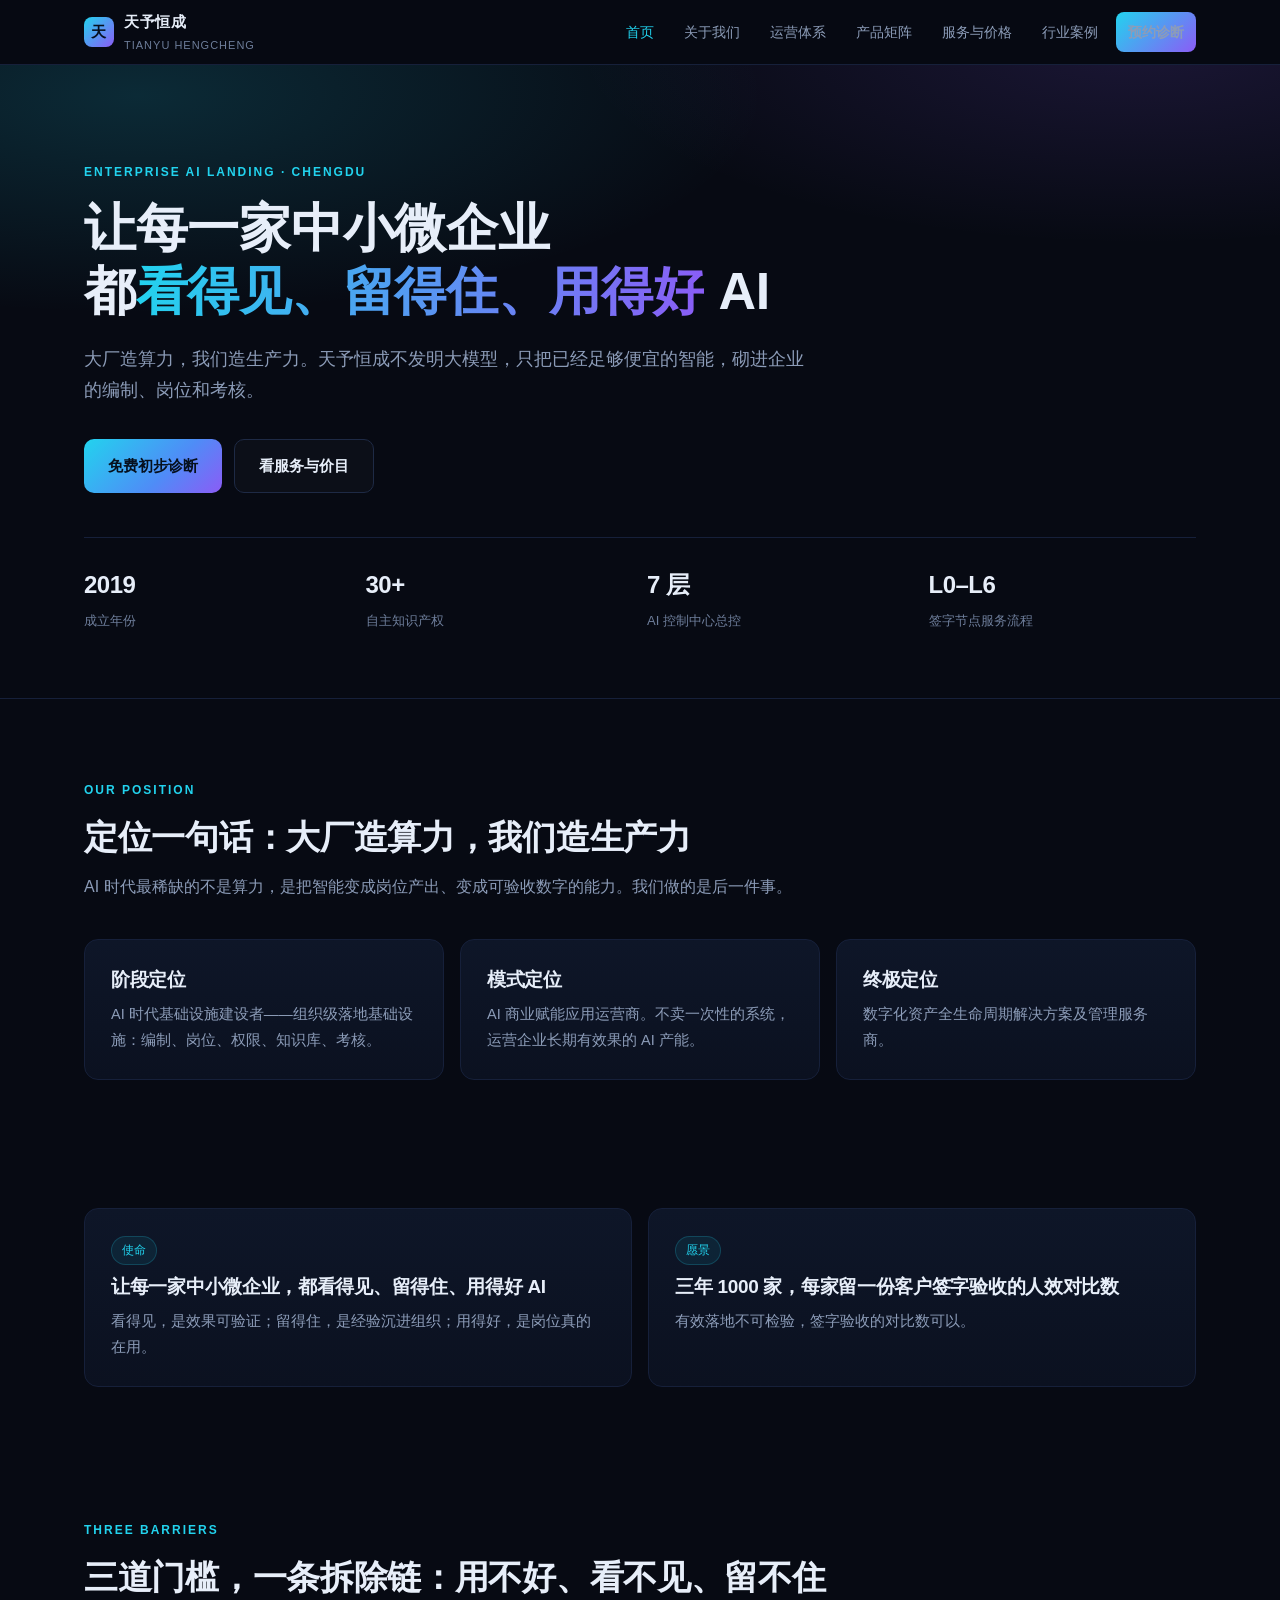
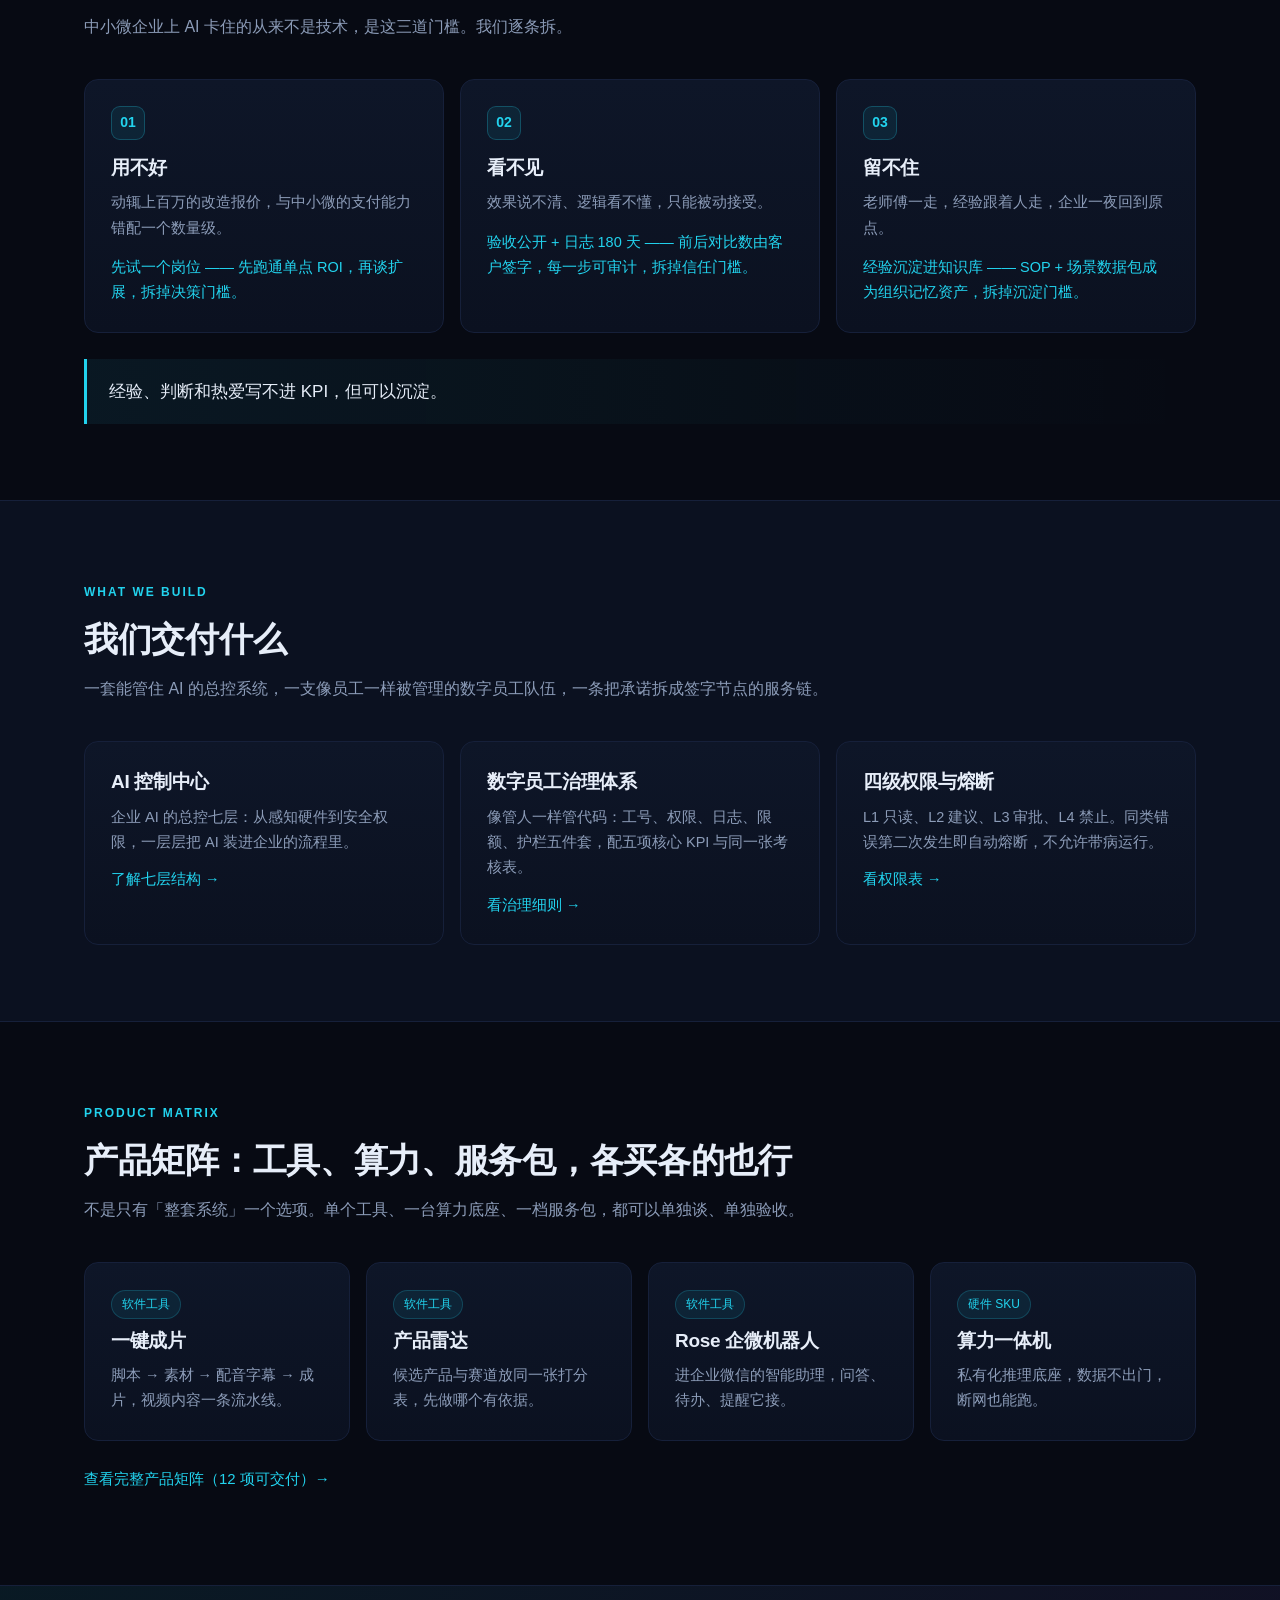
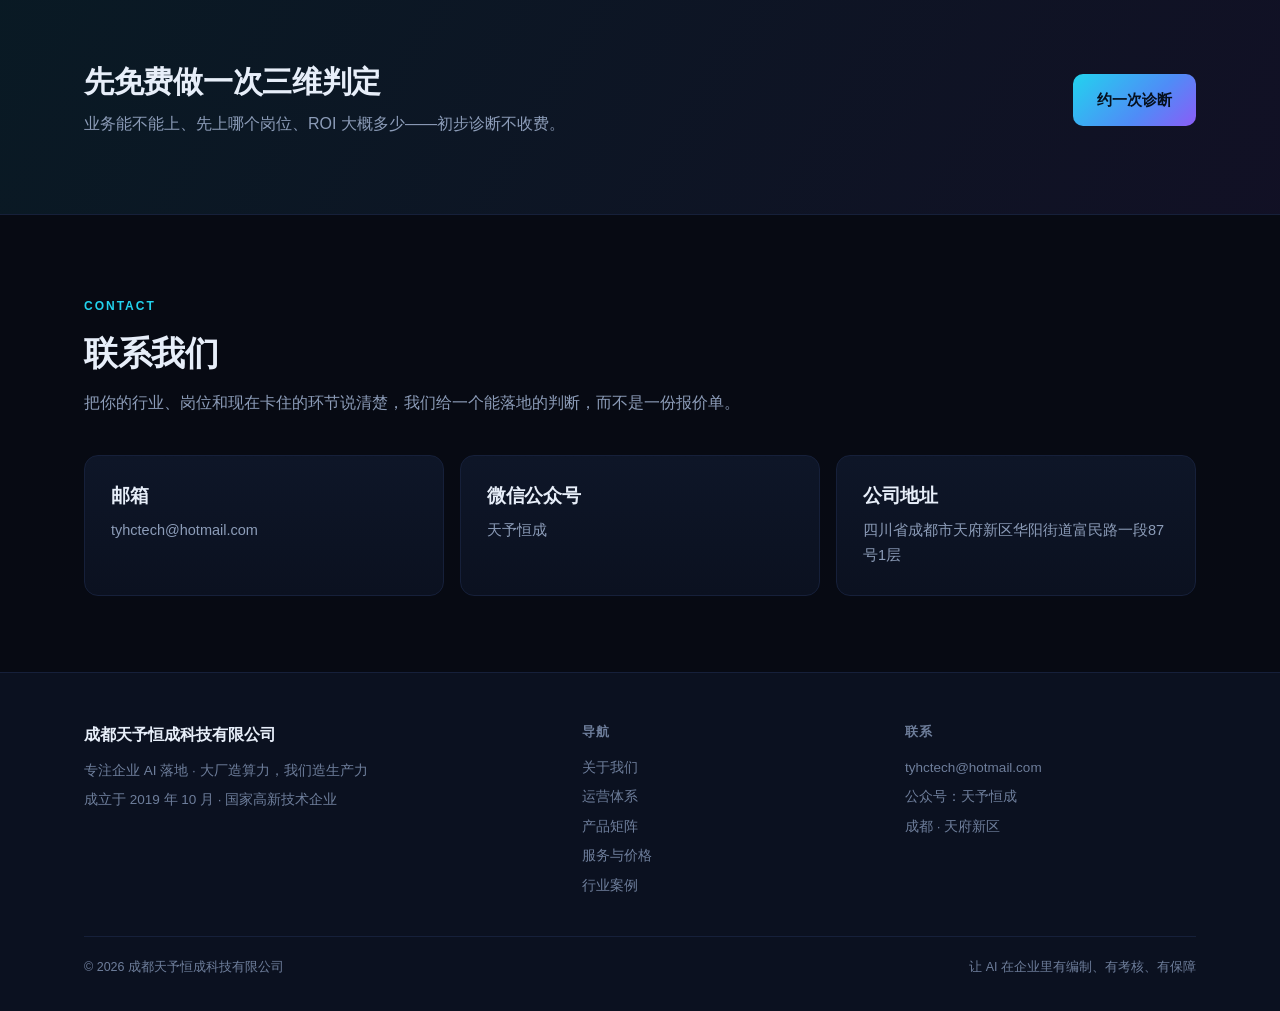
==== index.html @ 809fe0ef "v1.3 导航更名：运营体系 [index.html]" ====
<!DOCTYPE html>
<html lang="zh-CN">
<head>
<meta charset="UTF-8">
<meta name="viewport" content="width=device-width, initial-scale=1">
<meta http-equiv="Content-Security-Policy" content="default-src 'none'; img-src 'self' data:; style-src 'self' 'unsafe-inline'; script-src 'self'; font-src 'self'; connect-src 'self'; media-src 'none'; object-src 'none'; frame-src 'none'; worker-src 'none'; manifest-src 'self'; base-uri 'none'; form-action 'none'; upgrade-insecure-requests">
<meta name="referrer" content="strict-origin-when-cross-origin">
<link rel="canonical" href="https://tyhctech.com/">
<title>成都天予恒成科技有限公司 - 企业AI落地服务商</title>
<meta name="description" content="成都天予恒成科技有限公司（2019年成立，国家高新技术企业），专注企业 AI 落地：AI 控制中心、数字员工治理体系、L0–L6 服务流程与五档服务包。大厂造算力，我们造生产力。">
<link rel="icon" href="data:image/svg+xml,%3Csvg xmlns='http://www.w3.org/2000/svg' viewBox='0 0 32 32'%3E%3Cdefs%3E%3ClinearGradient id='g' x1='0' y1='0' x2='1' y2='1'%3E%3Cstop offset='0' stop-color='%2322D3EE'/%3E%3Cstop offset='1' stop-color='%238B5CF6'/%3E%3C/linearGradient%3E%3C/defs%3E%3Crect width='32' height='32' rx='7' fill='%23070A13'/%3E%3Ctext x='16' y='22' font-family='sans-serif' font-size='17' font-weight='700' text-anchor='middle' fill='url(%23g)'%3E天%3C/text%3E%3C/svg%3E">
<meta property="og:title" content="成都天予恒成科技有限公司 - 企业AI落地服务商">
<meta property="og:description" content="大厂造算力，我们造生产力。让每一家中小微企业，都看得见、留得住、用得好 AI。">
<meta property="og:type" content="website">
<meta property="og:locale" content="zh_CN">
<meta name="twitter:card" content="summary_large_image">
<script type="application/ld+json">
{
  "@context": "https://schema.org",
  "@type": "Organization",
  "@id": "#organization",
  "name": "成都天予恒成科技有限公司",
  "alternateName": "天予恒成",
  "legalName": "成都天予恒成科技有限公司",
  "slogan": "让每一家中小微企业，都看得见、留得住、用得好 AI。",
  "description": "企业 AI 落地服务商。以 AI 控制中心、数字员工治理体系与 L0–L6 服务流程，把 AI 砌进企业的编制、岗位和考核。",
  "foundingDate": "2019-10",
  "address": {
    "@type": "PostalAddress",
    "streetAddress": "华阳街道富民路一段87号1层",
    "addressLocality": "成都市天府新区",
    "addressRegion": "四川省",
    "addressCountry": "CN"
  },
  "knowsAbout": ["企业AI落地","数字员工","AI控制中心","企业知识库","私有化算力","组织级AI基础设施"],
  "award": ["高新技术企业","科技型中小企业","创新型中小企业"]
}
</script>
<link rel="stylesheet" href="style.css">
</head>
<body>

<header class="nav">
  <div class="nav-inner">
    <a class="brand" href="index.html">
      <span class="brand-mark">天</span>
      <span class="brand-text">天予恒成<span class="brand-sub">TIANYU HENGCHENG</span></span>
    </a>
    <nav class="nav-links" id="navLinks">
      <a href="index.html" class="on">首页</a>
      <a href="about.html">关于我们</a>
      <a href="solution.html">运营体系</a>
      <a href="products.html">产品矩阵</a>
      <a href="service.html">服务与价格</a>
      <a href="cases.html">行业案例</a>
      <a href="#contact" class="nav-cta">预约诊断</a>
    </nav>
    <button class="nav-toggle" id="navToggle" aria-label="展开导航">菜单</button>
  </div>
</header>

<section class="hero">
  <div class="hero-inner">
    <span class="label">Enterprise AI Landing · Chengdu</span>
    <h1>让每一家中小微企业<br>都<span class="grad">看得见、留得住、用得好</span> AI</h1>
    <p class="hero-sub">大厂造算力，我们造生产力。天予恒成不发明大模型，只把已经足够便宜的智能，砌进企业的编制、岗位和考核。</p>
    <div class="hero-actions">
      <a class="btn btn-primary" href="#contact">免费初步诊断</a>
      <a class="btn btn-ghost" href="service.html">看服务与价目</a>
    </div>
    <div class="stats">
      <div class="stat"><b>2019</b><span>成立年份</span></div>
      <div class="stat"><b>30+</b><span>自主知识产权</span></div>
      <div class="stat"><b>7 层</b><span>AI 控制中心总控</span></div>
      <div class="stat"><b>L0–L6</b><span>签字节点服务流程</span></div>
    </div>
  </div>
</section>

<section>
  <div class="wrap">
    <div class="head">
      <span class="label">Our Position</span>
      <h2>定位一句话：大厂造算力，我们造生产力</h2>
      <p>AI 时代最稀缺的不是算力，是把智能变成岗位产出、变成可验收数字的能力。我们做的是后一件事。</p>
    </div>
    <div class="grid g3">
      <div class="card">
        <h3>阶段定位</h3>
        <p>AI 时代基础设施建设者——组织级落地基础设施：编制、岗位、权限、知识库、考核。</p>
      </div>
      <div class="card">
        <h3>模式定位</h3>
        <p>AI 商业赋能应用运营商。不卖一次性的系统，运营企业长期有效果的 AI 产能。</p>
      </div>
      <div class="card">
        <h3>终极定位</h3>
        <p>数字化资产全生命周期解决方案及管理服务商。</p>
      </div>
    </div>
  </div>
</section>

<section class="sec-tight">
  <div class="wrap">
    <div class="grid g2" style="align-items:stretch">
      <div class="card">
        <span class="pill">使命</span>
        <h3>让每一家中小微企业，都看得见、留得住、用得好 AI</h3>
        <p>看得见，是效果可验证；留得住，是经验沉进组织；用得好，是岗位真的在用。</p>
      </div>
      <div class="card">
        <span class="pill">愿景</span>
        <h3>三年 1000 家，每家留一份客户签字验收的人效对比数</h3>
        <p>有效落地不可检验，签字验收的对比数可以。</p>
      </div>
    </div>
  </div>
</section>

<section>
  <div class="wrap">
    <div class="head">
      <span class="label">Three Barriers</span>
      <h2>三道门槛，一条拆除链：用不好、看不见、留不住</h2>
      <p>中小微企业上 AI 卡住的从来不是技术，是这三道门槛。我们逐条拆。</p>
    </div>
    <div class="grid g3">
      <div class="card">
        <div class="num-badge">01</div>
        <h3>用不好</h3>
        <p>动辄上百万的改造报价，与中小微的支付能力错配一个数量级。</p>
        <p style="margin-top:14px;color:var(--cyan)">先试一个岗位 —— 先跑通单点 ROI，再谈扩展，拆掉决策门槛。</p>
      </div>
      <div class="card">
        <div class="num-badge">02</div>
        <h3>看不见</h3>
        <p>效果说不清、逻辑看不懂，只能被动接受。</p>
        <p style="margin-top:14px;color:var(--cyan)">验收公开 + 日志 180 天 —— 前后对比数由客户签字，每一步可审计，拆掉信任门槛。</p>
      </div>
      <div class="card">
        <div class="num-badge">03</div>
        <h3>留不住</h3>
        <p>老师傅一走，经验跟着人走，企业一夜回到原点。</p>
        <p style="margin-top:14px;color:var(--cyan)">经验沉淀进知识库 —— SOP + 场景数据包成为组织记忆资产，拆掉沉淀门槛。</p>
      </div>
    </div>
    <div class="quote" style="margin-top:26px">
      <p>经验、判断和热爱写不进 KPI，但可以沉淀。</p>
    </div>
  </div>
</section>

<section style="background:var(--bg-soft);border-top:1px solid var(--line-soft);border-bottom:1px solid var(--line-soft)">
  <div class="wrap">
    <div class="head">
      <span class="label">What We Build</span>
      <h2>我们交付什么</h2>
      <p>一套能管住 AI 的总控系统，一支像员工一样被管理的数字员工队伍，一条把承诺拆成签字节点的服务链。</p>
    </div>
    <div class="grid g3">
      <div class="card">
        <h3>AI 控制中心</h3>
        <p>企业 AI 的总控七层：从感知硬件到安全权限，一层层把 AI 装进企业的流程里。</p>
        <p style="margin-top:12px"><a href="solution.html" style="color:var(--cyan)">了解七层结构 →</a></p>
      </div>
      <div class="card">
        <h3>数字员工治理体系</h3>
        <p>像管人一样管代码：工号、权限、日志、限额、护栏五件套，配五项核心 KPI 与同一张考核表。</p>
        <p style="margin-top:12px"><a href="solution.html#governance" style="color:var(--cyan)">看治理细则 →</a></p>
      </div>
      <div class="card">
        <h3>四级权限与熔断</h3>
        <p>L1 只读、L2 建议、L3 审批、L4 禁止。同类错误第二次发生即自动熔断，不允许带病运行。</p>
        <p style="margin-top:12px"><a href="solution.html#permission" style="color:var(--cyan)">看权限表 →</a></p>
      </div>
    </div>
  </div>
</section>

<section>
  <div class="wrap">
    <div class="head">
      <span class="label">Product Matrix</span>
      <h2>产品矩阵：工具、算力、服务包，各买各的也行</h2>
      <p>不是只有「整套系统」一个选项。单个工具、一台算力底座、一档服务包，都可以单独谈、单独验收。</p>
    </div>
    <div class="grid g4">
      <div class="card">
        <span class="pill">软件工具</span>
        <h3>一键成片</h3>
        <p>脚本 → 素材 → 配音字幕 → 成片，视频内容一条流水线。</p>
      </div>
      <div class="card">
        <span class="pill">软件工具</span>
        <h3>产品雷达</h3>
        <p>候选产品与赛道放同一张打分表，先做哪个有依据。</p>
      </div>
      <div class="card">
        <span class="pill">软件工具</span>
        <h3>Rose 企微机器人</h3>
        <p>进企业微信的智能助理，问答、待办、提醒它接。</p>
      </div>
      <div class="card">
        <span class="pill">硬件 SKU</span>
        <h3>算力一体机</h3>
        <p>私有化推理底座，数据不出门，断网也能跑。</p>
      </div>
    </div>
    <p style="margin-top:24px"><a href="products.html" style="color:var(--cyan);font-size:15px">查看完整产品矩阵（12 项可交付）→</a></p>
  </div>
</section>

<section class="cta">
  <div class="wrap cta-inner">
    <div>
      <h2>先免费做一次三维判定</h2>
      <p>业务能不能上、先上哪个岗位、ROI 大概多少——初步诊断不收费。</p>
    </div>
    <a class="btn btn-primary" href="#contact">约一次诊断</a>
  </div>
</section>

<section id="contact">
  <div class="wrap">
    <div class="head">
      <span class="label">Contact</span>
      <h2>联系我们</h2>
      <p>把你的行业、岗位和现在卡住的环节说清楚，我们给一个能落地的判断，而不是一份报价单。</p>
    </div>
    <div class="grid g3">
      <div class="card">
        <h3>邮箱</h3>
        <p>tyhctech@hotmail.com</p>
      </div>
      <div class="card">
        <h3>微信公众号</h3>
        <p>天予恒成</p>
      </div>
      <div class="card">
        <h3>公司地址</h3>
        <p>四川省成都市天府新区华阳街道富民路一段87号1层</p>
      </div>
    </div>
  </div>
</section>

<footer class="footer">
  <div class="wrap">
    <div class="footer-grid">
      <div>
        <div class="f-brand">成都天予恒成科技有限公司</div>
        <p>专注企业 AI 落地 · 大厂造算力，我们造生产力</p>
        <p>成立于 2019 年 10 月 · 国家高新技术企业</p>
      </div>
      <div>
        <h4>导航</h4>
        <p><a href="about.html">关于我们</a></p>
        <p><a href="solution.html">运营体系</a></p>
        <p><a href="products.html">产品矩阵</a></p>
        <p><a href="service.html">服务与价格</a></p>
        <p><a href="cases.html">行业案例</a></p>
      </div>
      <div>
        <h4>联系</h4>
        <p>tyhctech@hotmail.com</p>
        <p>公众号：天予恒成</p>
        <p>成都 · 天府新区</p>
      </div>
    </div>
    <div class="f-bottom">
      <span>© 2026 成都天予恒成科技有限公司</span>
      <span>让 AI 在企业里有编制、有考核、有保障</span>
    </div>
  </div>
</footer>

<script src="app.js"></script>
</body>
</html>
---- style.css ----
/* 天予恒成官网 · 共享样式（纯静态，无外部依赖） */
:root{
  --bg:#070A13;
  --bg-soft:#0B1120;
  --panel:#0E1628;
  --panel-2:#121C33;
  --line:#1E2A45;
  --line-soft:#16203a;
  --cyan:#22D3EE;
  --violet:#8B5CF6;
  --text:#E7EEF9;
  --muted:#8C9CB8;
  --muted-2:#6E7E9B;
  --radius:14px;
  --maxw:1160px;
}
*{box-sizing:border-box}
html{scroll-behavior:smooth}
body{
  margin:0;
  background:var(--bg);
  color:var(--text);
  font-family:-apple-system,BlinkMacSystemFont,"Segoe UI","PingFang SC","Hiragino Sans GB","Microsoft YaHei",sans-serif;
  font-size:16px;
  line-height:1.75;
  -webkit-font-smoothing:antialiased;
}
img{max-width:100%;display:block}
a{color:inherit;text-decoration:none}
ul{margin:0;padding:0;list-style:none}

/* ---------- 导航 ---------- */
.nav{
  position:sticky;top:0;z-index:50;
  background:rgba(7,10,19,.82);
  backdrop-filter:blur(12px);
  border-bottom:1px solid var(--line-soft);
}
.nav-inner{
  max-width:var(--maxw);margin:0 auto;padding:0 24px;height:64px;
  display:flex;align-items:center;justify-content:space-between;gap:24px;
}
.brand{display:flex;align-items:center;gap:10px;font-weight:700;letter-spacing:.5px}
.brand-mark{
  width:30px;height:30px;border-radius:8px;flex:0 0 auto;
  background:linear-gradient(135deg,var(--cyan),var(--violet));
  display:grid;place-items:center;font-size:15px;font-weight:800;color:#06101e;
}
.brand-text{font-size:15px}
.brand-sub{display:block;font-size:11px;color:var(--muted-2);font-weight:400;letter-spacing:1px}
.nav-links{display:flex;gap:6px;align-items:center}
.nav-links a{
  padding:8px 12px;border-radius:8px;font-size:14px;color:var(--muted);
  transition:color .2s,background .2s;
}
.nav-links a:hover{color:var(--text);background:rgba(255,255,255,.04)}
.nav-links a.on{color:var(--cyan)}
.nav-cta{
  padding:9px 16px;border-radius:9px;font-size:14px;font-weight:600;
  background:linear-gradient(135deg,var(--cyan),var(--violet));color:#06101e;
}
.nav-toggle{display:none;background:none;border:1px solid var(--line);color:var(--text);border-radius:8px;padding:6px 10px;font-size:14px}

/* ---------- 布局 ---------- */
.wrap{max-width:var(--maxw);margin:0 auto;padding:0 24px}
section{padding:76px 0}
.sec-tight{padding:52px 0}
.label{
  display:inline-block;font-size:12px;letter-spacing:2px;text-transform:uppercase;
  color:var(--cyan);font-weight:600;margin-bottom:14px;
}
h1,h2,h3,h4{margin:0;font-weight:700;letter-spacing:-.3px}
h1{font-size:clamp(30px,4.6vw,52px);line-height:1.22}
h2{font-size:clamp(24px,2.7vw,34px);line-height:1.34}
h3{font-size:19px;line-height:1.5}
.lead{color:var(--muted);font-size:16.5px;max-width:760px}
.muted{color:var(--muted)}
.small{font-size:13.5px}
.center{text-align:center}
.mx-auto{margin-left:auto;margin-right:auto}

/* ---------- Hero ---------- */
.hero{position:relative;padding:92px 0 64px;overflow:hidden;border-bottom:1px solid var(--line-soft)}
.hero::before{
  content:"";position:absolute;inset:-10% -20% auto -20%;height:520px;
  background:radial-gradient(50% 60% at 22% 18%,rgba(34,211,238,.16),transparent 70%),
             radial-gradient(45% 55% at 78% 8%,rgba(139,92,246,.15),transparent 70%);
  pointer-events:none;
}
.hero-inner{position:relative;max-width:var(--maxw);margin:0 auto;padding:0 24px}
.hero h1{margin-bottom:20px}
.grad{background:linear-gradient(100deg,var(--cyan),var(--violet));-webkit-background-clip:text;background-clip:text;color:transparent}
.hero-sub{color:var(--muted);font-size:clamp(15px,1.5vw,18px);max-width:720px;margin:0 0 32px}
.hero-actions{display:flex;gap:12px;flex-wrap:wrap;margin-bottom:44px}
.btn{
  display:inline-flex;align-items:center;gap:8px;padding:13px 24px;border-radius:10px;
  font-size:15px;font-weight:600;transition:transform .18s,opacity .18s;
}
.btn:hover{transform:translateY(-1px)}
.btn-primary{background:linear-gradient(135deg,var(--cyan),#4F8CF7 60%,var(--violet));color:#06101e}
.btn-ghost{border:1px solid var(--line);color:var(--text);background:rgba(255,255,255,.02)}
.stats{display:grid;grid-template-columns:repeat(4,1fr);gap:14px;border-top:1px solid var(--line-soft);padding-top:26px}
.stat b{display:block;font-size:24px;letter-spacing:-.5px}
.stat span{color:var(--muted-2);font-size:13px}

/* ---------- 卡片 ---------- */
.grid{display:grid;gap:16px}
.g2{grid-template-columns:repeat(2,1fr)}
.g3{grid-template-columns:repeat(3,1fr)}
.g4{grid-template-columns:repeat(4,1fr)}
.card{
  background:linear-gradient(180deg,var(--panel),var(--bg-soft));
  border:1px solid var(--line-soft);border-radius:var(--radius);
  padding:26px;transition:border-color .25s,transform .25s;
}
.card:hover{border-color:rgba(34,211,238,.32);transform:translateY(-2px)}
.card h3{margin-bottom:8px}
.card p{color:var(--muted);margin:0;font-size:14.5px}
.num-badge{
  display:inline-grid;place-items:center;width:34px;height:34px;border-radius:9px;
  font-size:14px;font-weight:700;color:var(--cyan);
  background:rgba(34,211,238,.08);border:1px solid rgba(34,211,238,.25);margin-bottom:14px;
}
.pill{
  display:inline-block;padding:3px 10px;border-radius:999px;font-size:12px;
  color:var(--cyan);background:rgba(34,211,238,.08);border:1px solid rgba(34,211,238,.2);
  margin:0 6px 8px 0;
}

/* ---------- 分区标题 ---------- */
.head{margin-bottom:38px}
.head h2{margin-bottom:12px}
.head p{color:var(--muted);margin:0;max-width:760px}

/* ---------- 表格 ---------- */
.table-wrap{overflow-x:auto;border:1px solid var(--line-soft);border-radius:var(--radius);background:var(--bg-soft)}
table{width:100%;border-collapse:collapse;min-width:640px}
th,td{padding:14px 18px;text-align:left;font-size:14px;vertical-align:top;border-bottom:1px solid var(--line-soft)}
th{background:var(--panel-2);color:var(--cyan);font-weight:600;font-size:13px;letter-spacing:.4px;white-space:nowrap}
td{color:var(--muted)}
tr:last-child td{border-bottom:none}
td strong,h3 strong{color:var(--text);font-weight:600}
.td-title{color:var(--text);font-weight:600}

/* ---------- 步骤 ---------- */
.steps{display:grid;grid-template-columns:repeat(7,1fr);gap:10px}
.step{border:1px solid var(--line-soft);border-radius:12px;padding:16px 14px;background:var(--bg-soft)}
.step .lv{font-size:11px;color:var(--cyan);letter-spacing:1px;font-weight:700}
.step h4{font-size:15px;margin:6px 0 8px}
.step p{font-size:12.5px;color:var(--muted-2);margin:0;line-height:1.6}

/* ---------- 引用/强调 ---------- */
.quote{
  border-left:3px solid var(--cyan);padding:18px 22px;border-radius:0 10px 10px 0;
  background:linear-gradient(90deg,rgba(34,211,238,.07),transparent);
}
.quote p{margin:0;color:var(--text);font-size:17px;font-weight:500}
.quote small{display:block;margin-top:8px;color:var(--muted-2);font-size:13px}

/* ---------- CTA 条 ---------- */
.cta{
  border-top:1px solid var(--line-soft);border-bottom:1px solid var(--line-soft);
  background:linear-gradient(120deg,rgba(34,211,238,.08),rgba(139,92,246,.08));
}
.cta-inner{display:flex;align-items:center;justify-content:space-between;gap:28px;flex-wrap:wrap}
.cta h2{font-size:clamp(22px,2.4vw,30px);margin-bottom:8px}
.cta p{color:var(--muted);margin:0}

/* ---------- 页脚 ---------- */
.footer{border-top:1px solid var(--line-soft);padding:48px 0 32px;background:var(--bg-soft)}
.footer-grid{display:grid;grid-template-columns:1.6fr 1fr 1fr;gap:32px}
.footer h4{font-size:13px;color:var(--muted-2);letter-spacing:1px;margin-bottom:12px}
.footer .f-brand{font-weight:700;margin-bottom:10px}
.footer p{color:var(--muted-2);font-size:13.5px;margin:0 0 6px}
.footer a:hover{color:var(--cyan)}
.f-bottom{
  margin-top:32px;padding-top:20px;border-top:1px solid var(--line-soft);
  display:flex;justify-content:space-between;gap:16px;flex-wrap:wrap;
  color:var(--muted-2);font-size:12.5px;
}

/* ---------- 移动端 ---------- */
@media (max-width:980px){
  .g4,.stats{grid-template-columns:repeat(2,1fr)}
  .g3{grid-template-columns:1fr}
  .steps{grid-template-columns:repeat(2,1fr)}
  .footer-grid{grid-template-columns:1fr 1fr}
  .nav-links{display:none}
  .nav-toggle{display:inline-block}
  .nav-links.open{
    display:flex;position:absolute;top:64px;left:0;right:0;flex-direction:column;
    padding:12px 20px 18px;gap:4px;background:rgba(7,10,19,.97);border-bottom:1px solid var(--line)
  }
}
@media (max-width:600px){
  section{padding:56px 0}
  .g2,.g4,.stats,.steps{grid-template-columns:1fr}
  .hero{padding:64px 0 48px}
  .card{padding:22px}
  th,td{padding:12px 14px}
  .footer-grid{grid-template-columns:1fr}
}
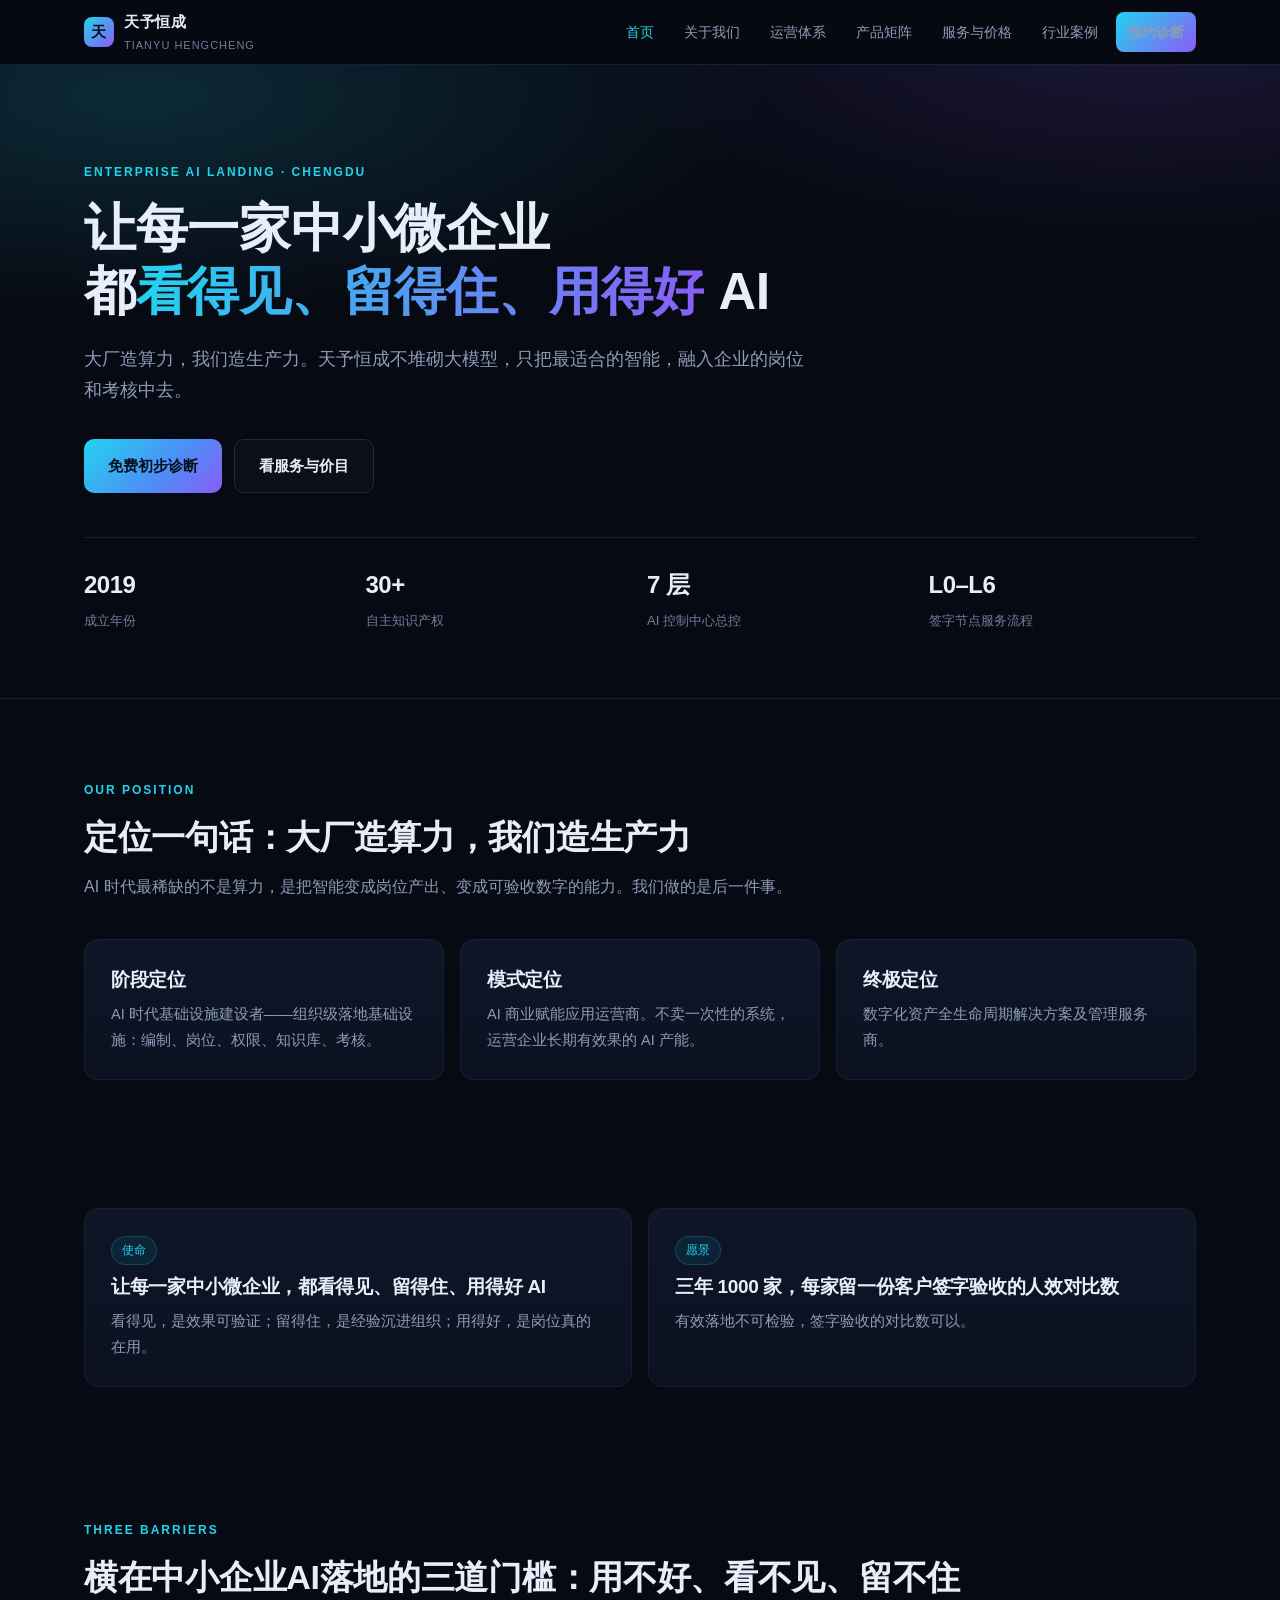
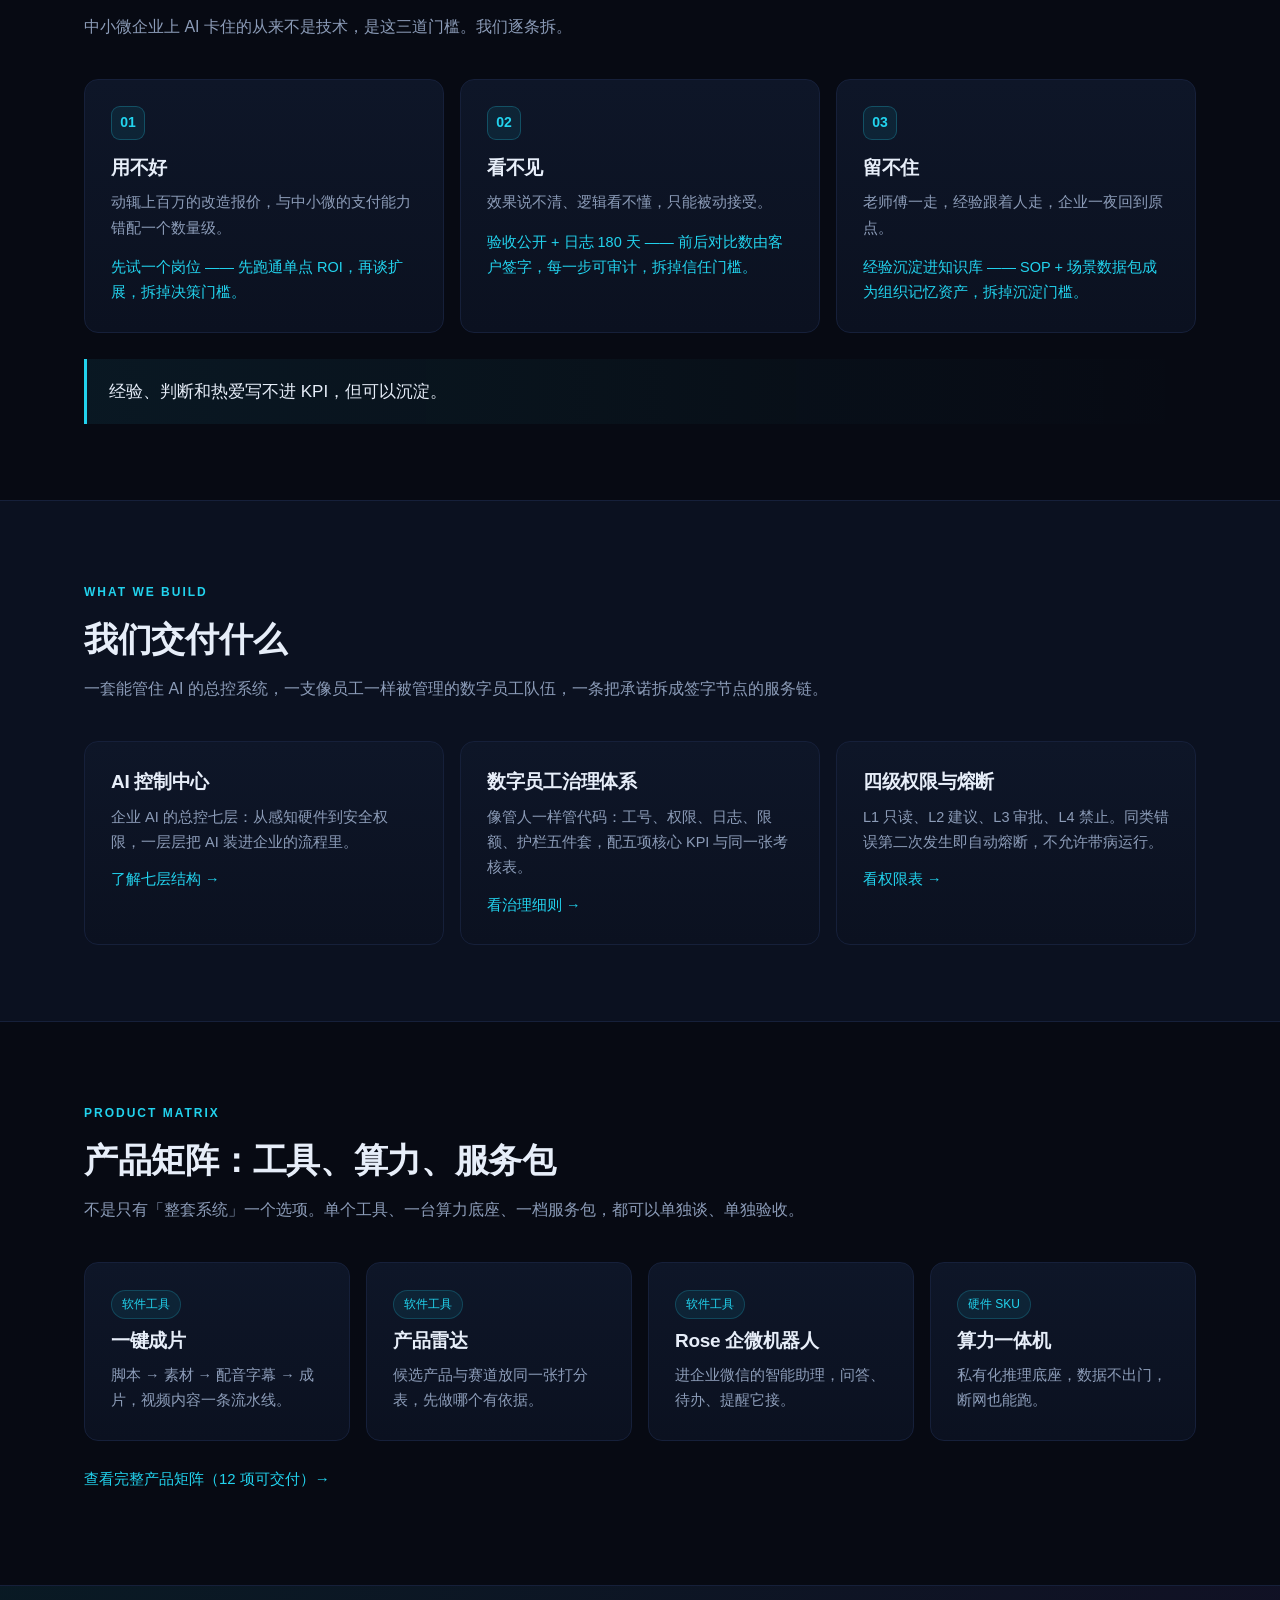
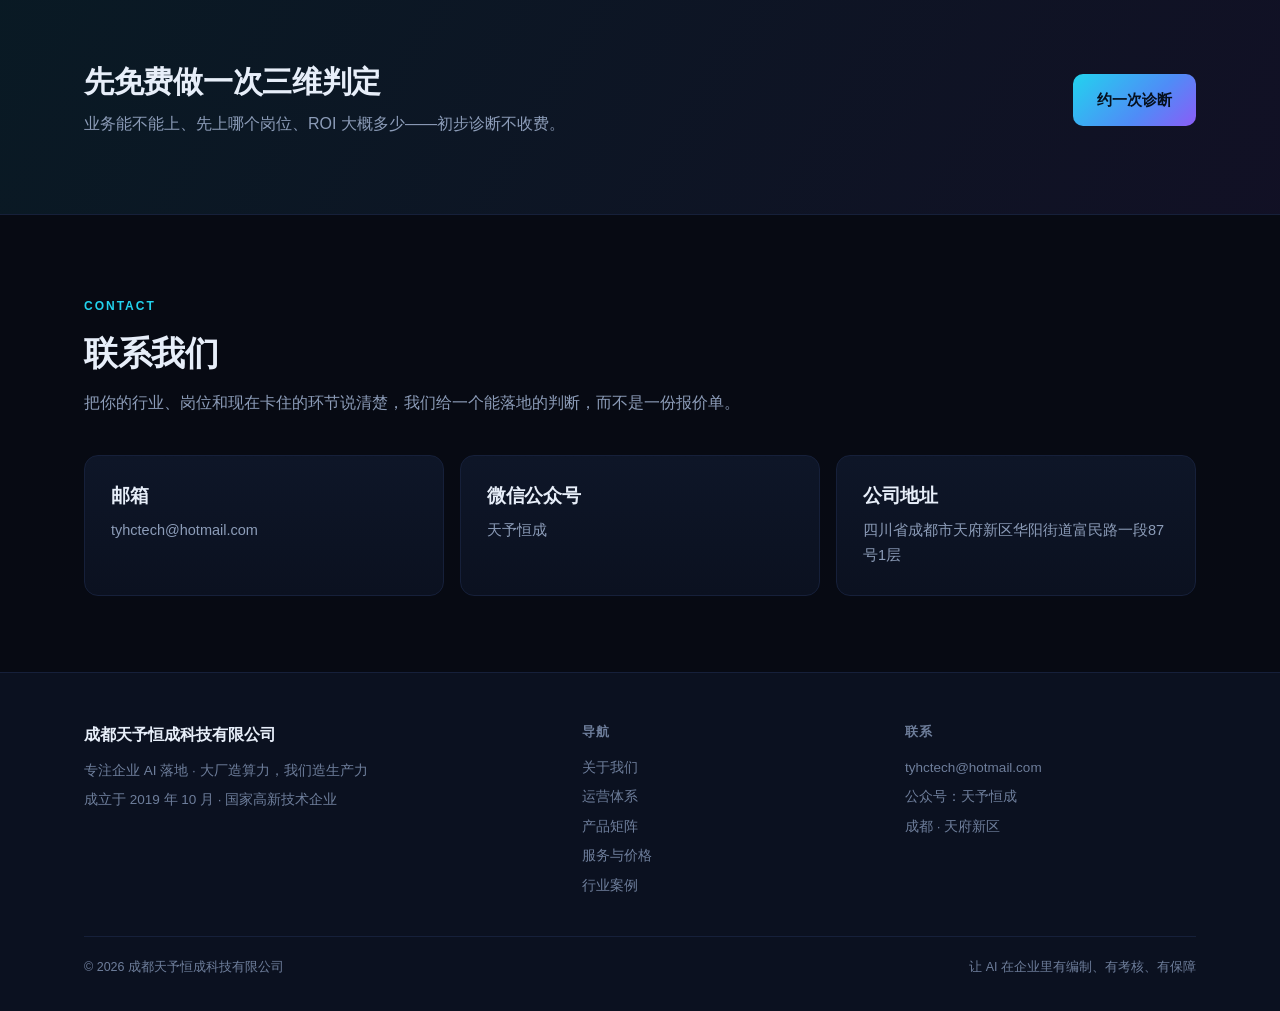
==== commit 731f2c99: "v1.4 产品矩阵按六大业务环节重构：index.html" ====
--- a/index.html
+++ b/index.html
@@ -23,7 +23,7 @@
   "alternateName": "天予恒成",
   "legalName": "成都天予恒成科技有限公司",
   "slogan": "让每一家中小微企业，都看得见、留得住、用得好 AI。",
-  "description": "企业 AI 落地服务商。以 AI 控制中心、数字员工治理体系与 L0–L6 服务流程，把 AI 砌进企业的编制、岗位和考核。",
+  "description": "企业 AI 落地服务商。以 AI 控制中心、数字员工治理体系与 L0–L6 服务流程，把最适合的智能融入企业的岗位和考核。",
   "foundingDate": "2019-10",
   "address": {
     "@type": "PostalAddress",
@@ -63,7 +63,7 @@
   <div class="hero-inner">
     <span class="label">Enterprise AI Landing · Chengdu</span>
     <h1>让每一家中小微企业<br>都<span class="grad">看得见、留得住、用得好</span> AI</h1>
-    <p class="hero-sub">大厂造算力，我们造生产力。天予恒成不发明大模型，只把已经足够便宜的智能，砌进企业的编制、岗位和考核。</p>
+    <p class="hero-sub">大厂造算力，我们造生产力。天予恒成不堆砌大模型，只把最适合的智能，融入企业的岗位和考核中去。</p>
     <div class="hero-actions">
       <a class="btn btn-primary" href="#contact">免费初步诊断</a>
       <a class="btn btn-ghost" href="service.html">看服务与价目</a>
@@ -122,7 +122,7 @@
   <div class="wrap">
     <div class="head">
       <span class="label">Three Barriers</span>
-      <h2>三道门槛，一条拆除链：用不好、看不见、留不住</h2>
+      <h2>横在中小企业AI落地的三道门槛：用不好、看不见、留不住</h2>
       <p>中小微企业上 AI 卡住的从来不是技术，是这三道门槛。我们逐条拆。</p>
     </div>
     <div class="grid g3">
@@ -182,7 +182,7 @@
   <div class="wrap">
     <div class="head">
       <span class="label">Product Matrix</span>
-      <h2>产品矩阵：工具、算力、服务包，各买各的也行</h2>
+      <h2>产品矩阵：工具、算力、服务包</h2>
       <p>不是只有「整套系统」一个选项。单个工具、一台算力底座、一档服务包，都可以单独谈、单独验收。</p>
     </div>
     <div class="grid g4">
--- a/style.css
+++ b/style.css
@@ -200,3 +200,19 @@
   th,td{padding:12px 14px}
   .footer-grid{grid-template-columns:1fr}
 }
+
+/* ---------- 业务链时间轴（产品矩阵页专用） ---------- */
+.chainline{display:flex;gap:12px;overflow-x:auto;padding:2px 0 16px;scroll-snap-type:x proximity}
+@media(min-width:1000px){.chainline{display:grid;grid-template-columns:repeat(6,1fr);gap:10px;overflow:visible}}
+.chainline a{flex:0 0 auto;min-width:186px;scroll-snap-align:start;padding:14px 16px;border:1px solid var(--line-soft);border-radius:var(--radius);background:rgba(255,255,255,.02);transition:border-color .2s,transform .2s,background .2s}
+.chainline a:hover{border-color:rgba(34,211,238,.32);transform:translateY(-2px);background:rgba(34,211,238,.04)}
+.chainline a .cn{display:block;font-size:11.5px;letter-spacing:.14em;font-weight:700;color:var(--cyan)}
+.chainline a .ct{display:block;margin-top:7px;font-size:15px;font-weight:700;color:var(--text);line-height:1.5}
+.chainline a .cs{display:block;margin-top:7px;font-size:12.5px;color:var(--muted);line-height:1.6}
+.chain-hint{font-size:12.5px;color:var(--muted-2);margin:0 0 10px}
+.chain-sec{padding:60px 0}
+@media(max-width:760px){.chain-sec{padding:44px 0}}
+.cmeta{margin-top:14px;padding-top:12px;border-top:1px dashed var(--line-soft);display:grid;gap:5px;font-size:12.5px;color:var(--muted);line-height:1.6}
+.cmeta i{font-style:normal;color:var(--muted-2)}
+.cmeta i b{color:var(--text);font-weight:600}
+.chain-tag{display:inline-flex;align-items:center;gap:8px;font-size:12px;color:var(--cyan);letter-spacing:.12em;font-weight:700}
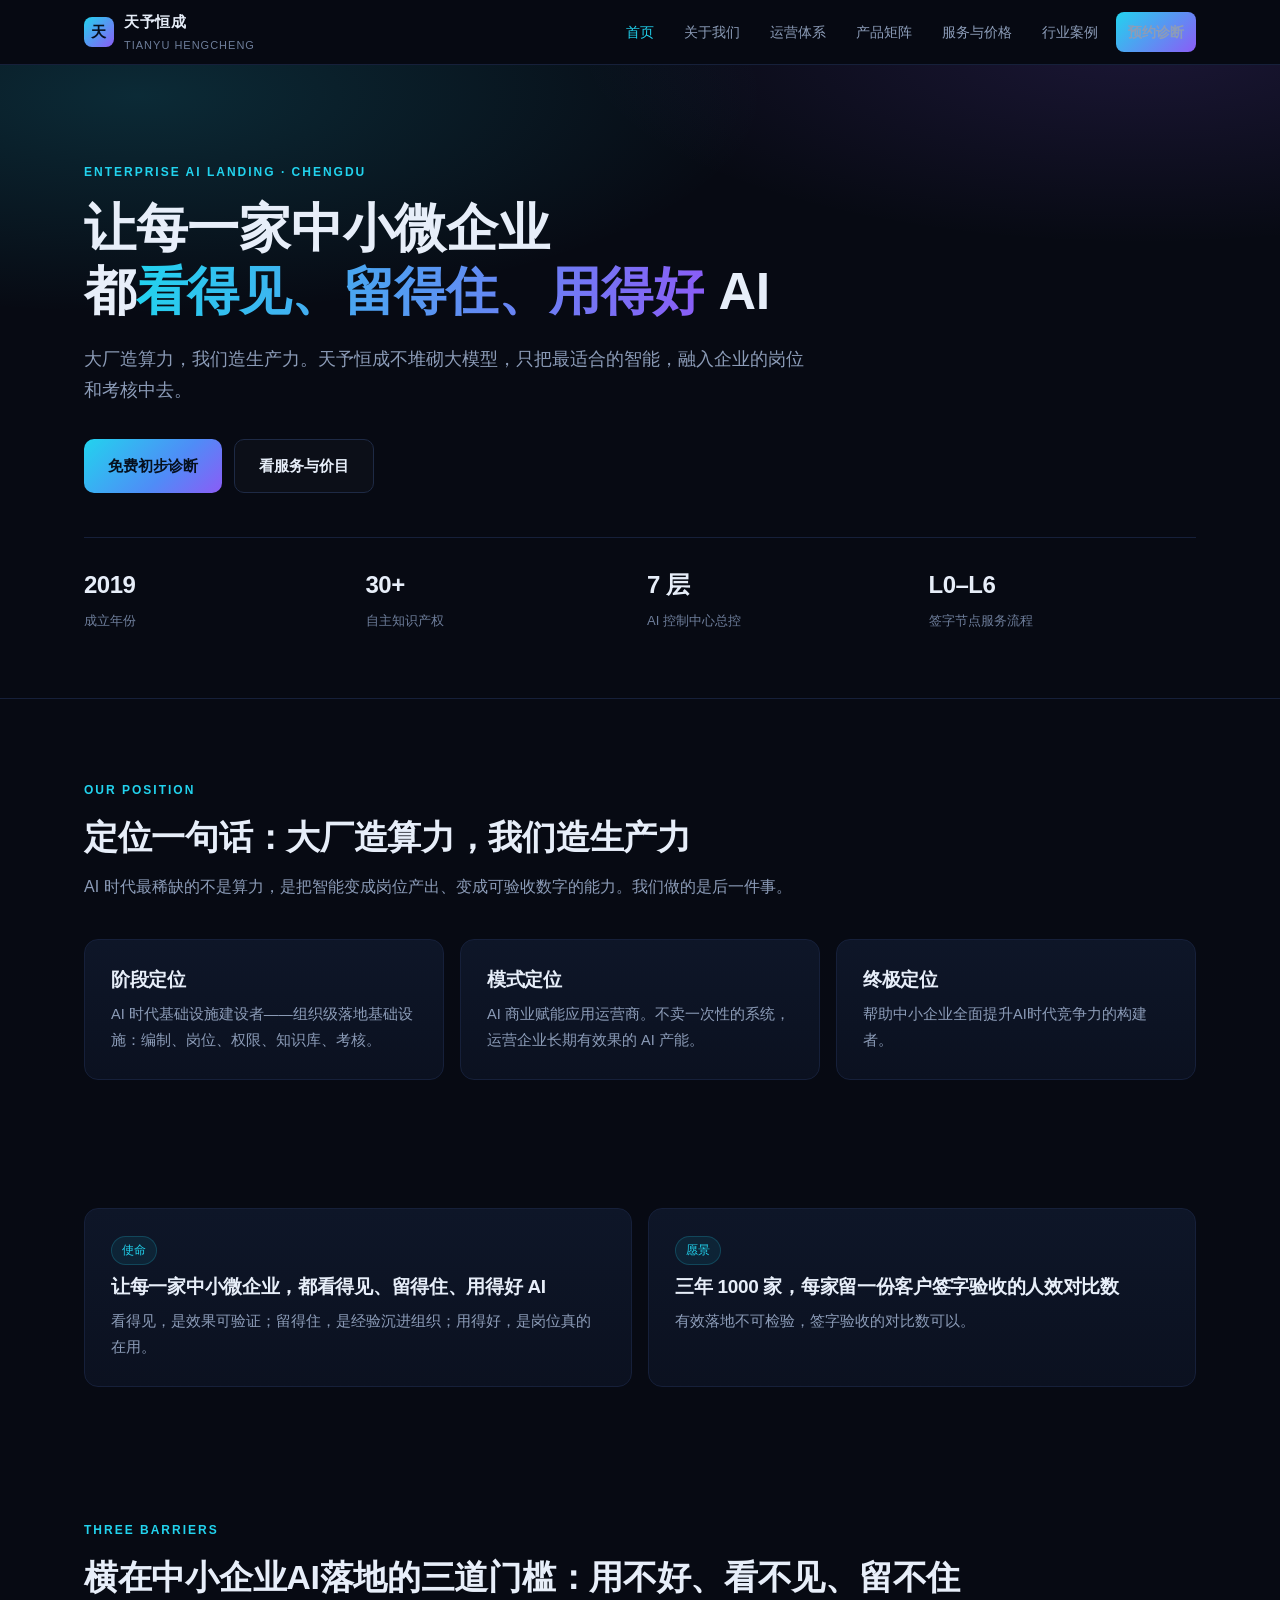
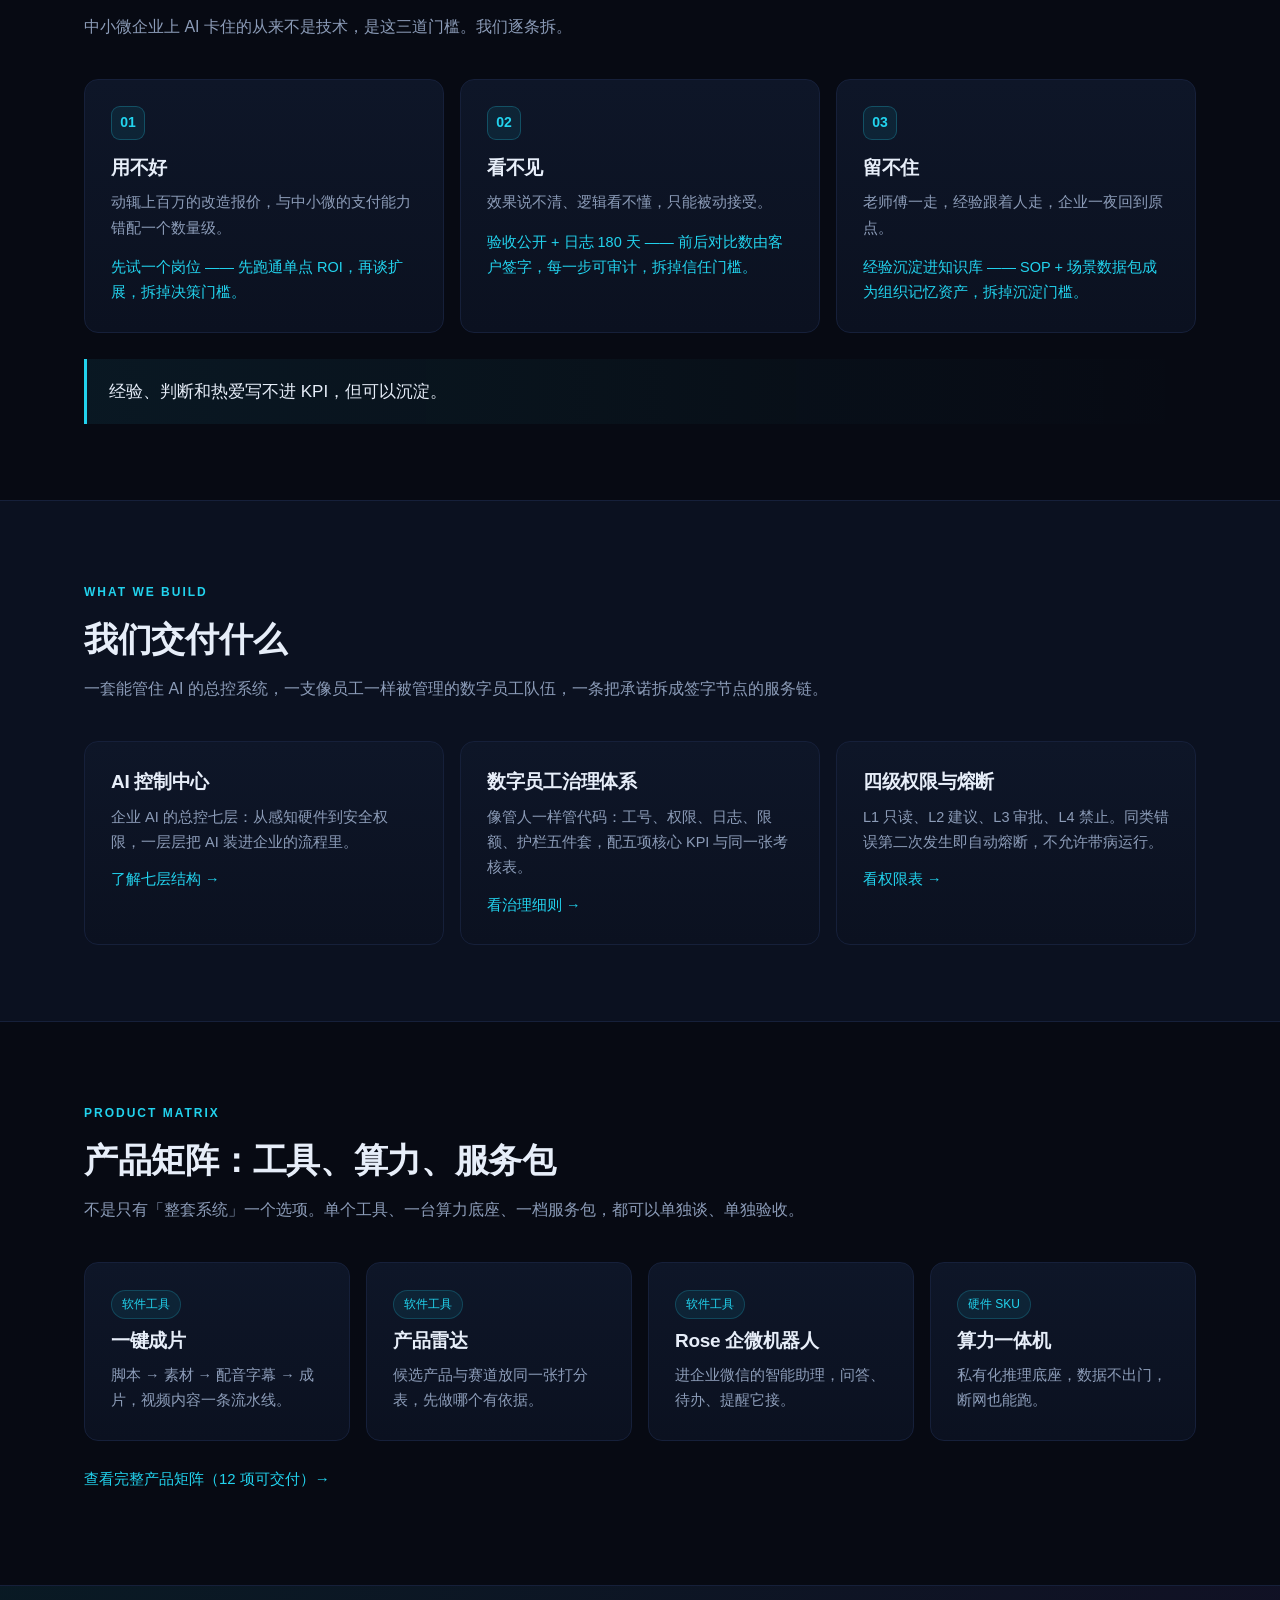
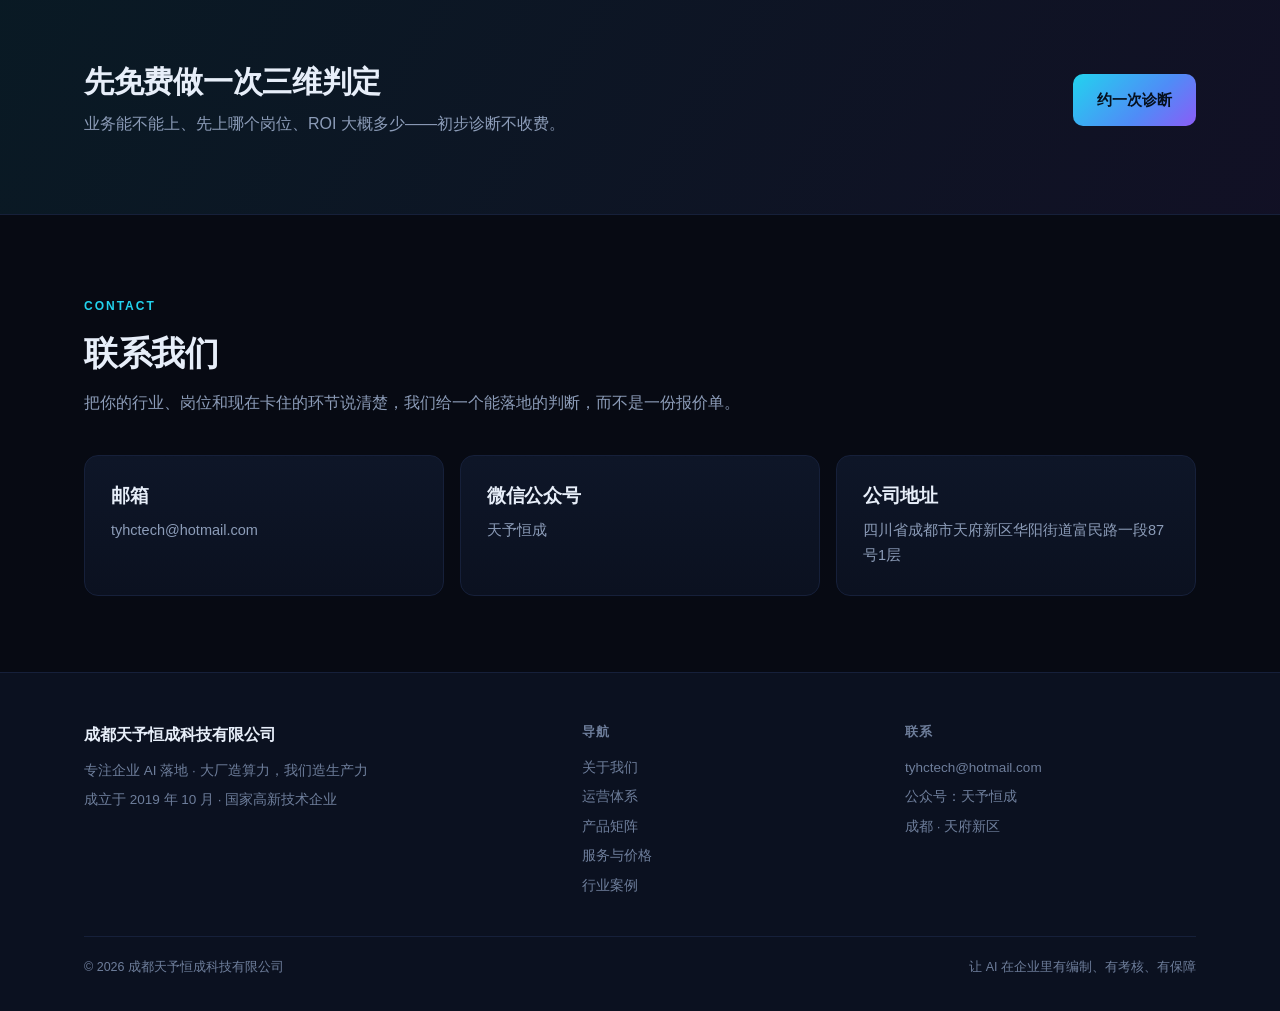
==== commit bea8b6ab: "v1.4 产品矩阵按六大业务环节重构：index.html" ====
--- a/index.html
+++ b/index.html
@@ -95,7 +95,7 @@
       </div>
       <div class="card">
         <h3>终极定位</h3>
-        <p>数字化资产全生命周期解决方案及管理服务商。</p>
+        <p>帮助中小企业全面提升AI时代竞争力的构建者。</p>
       </div>
     </div>
   </div>
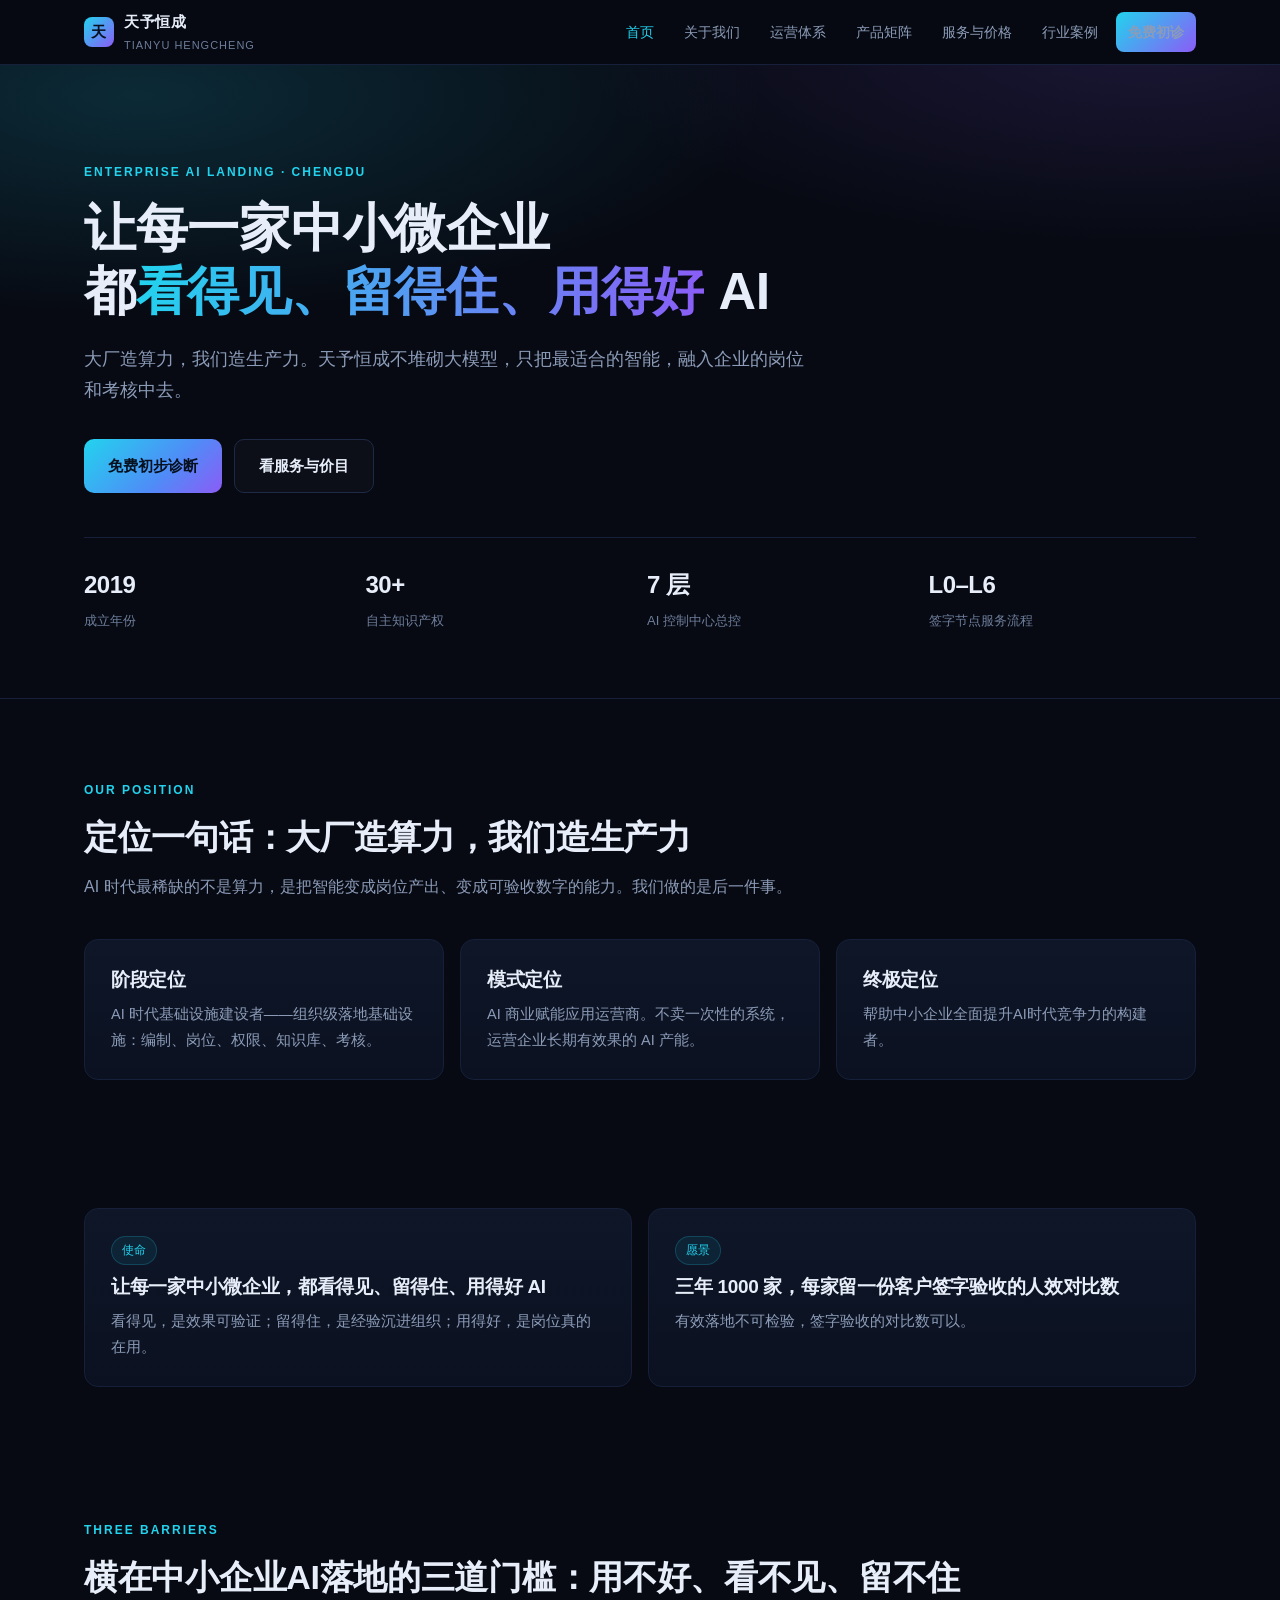
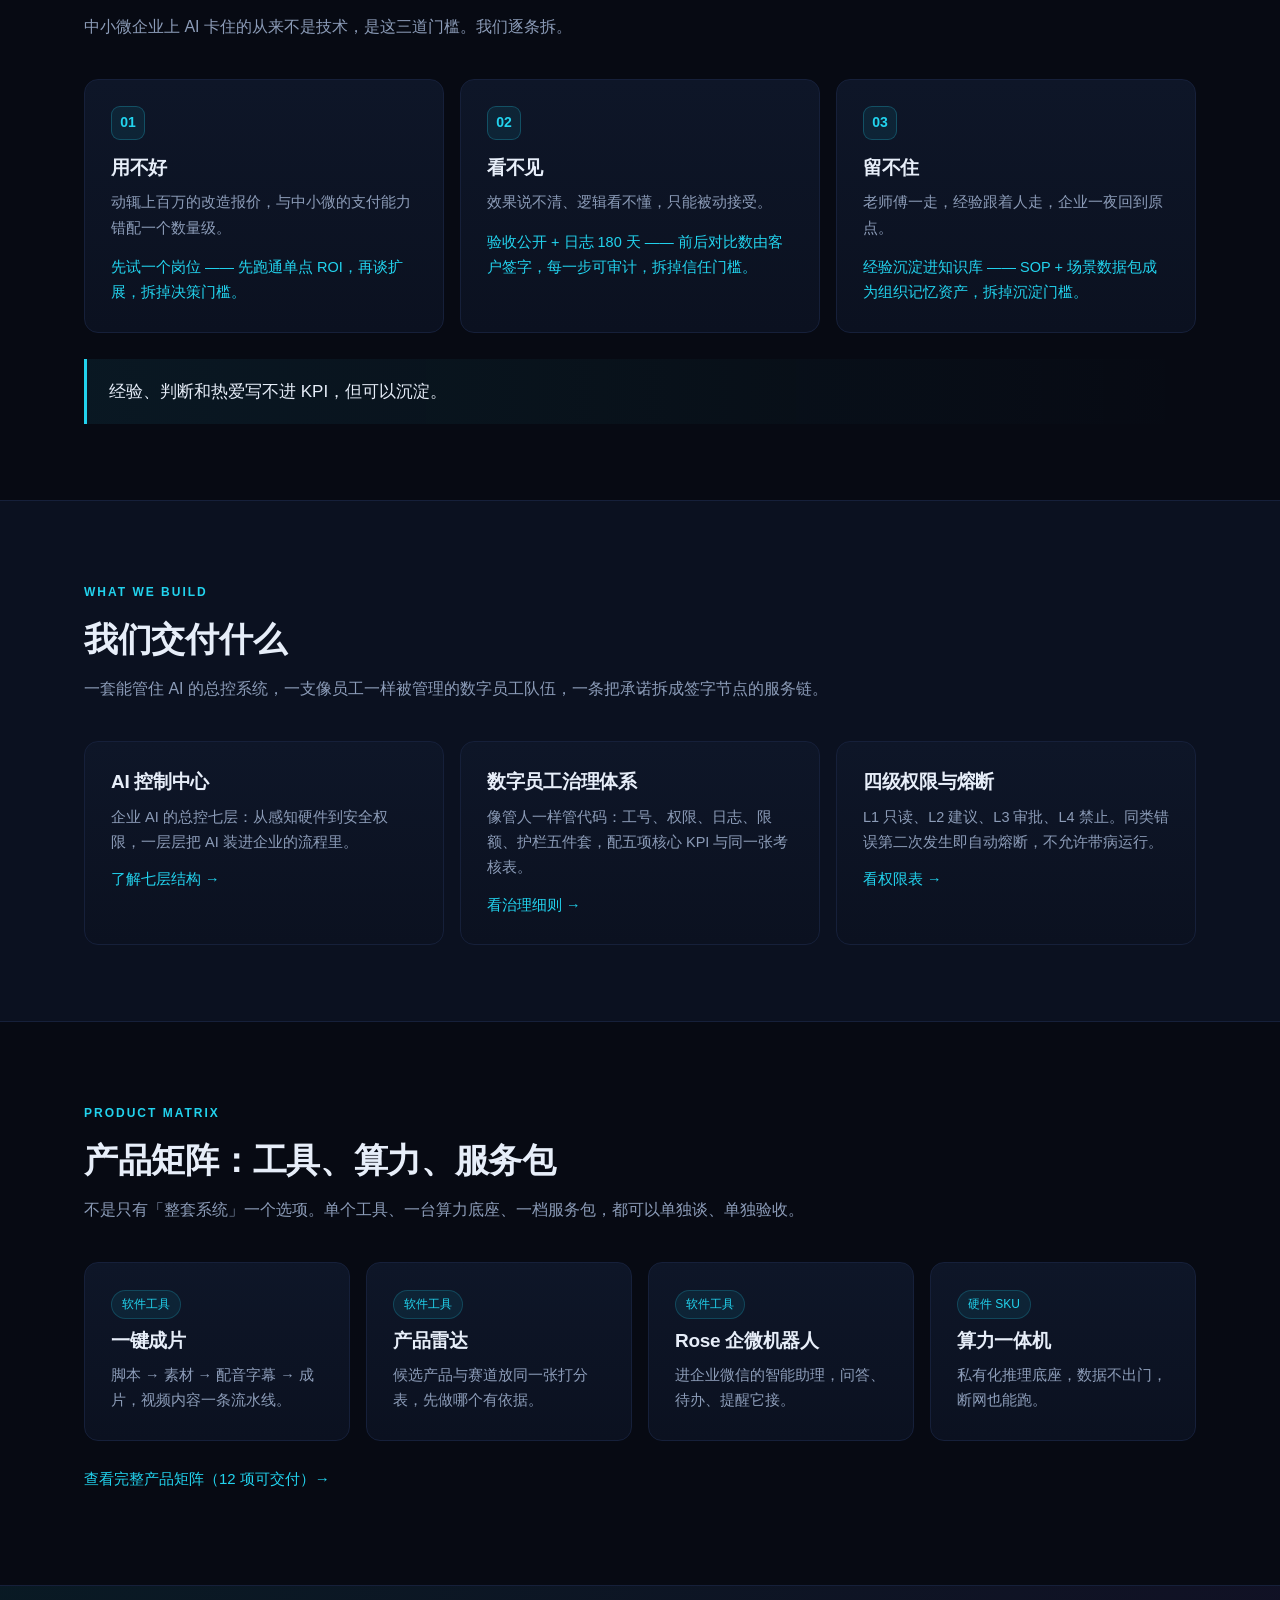
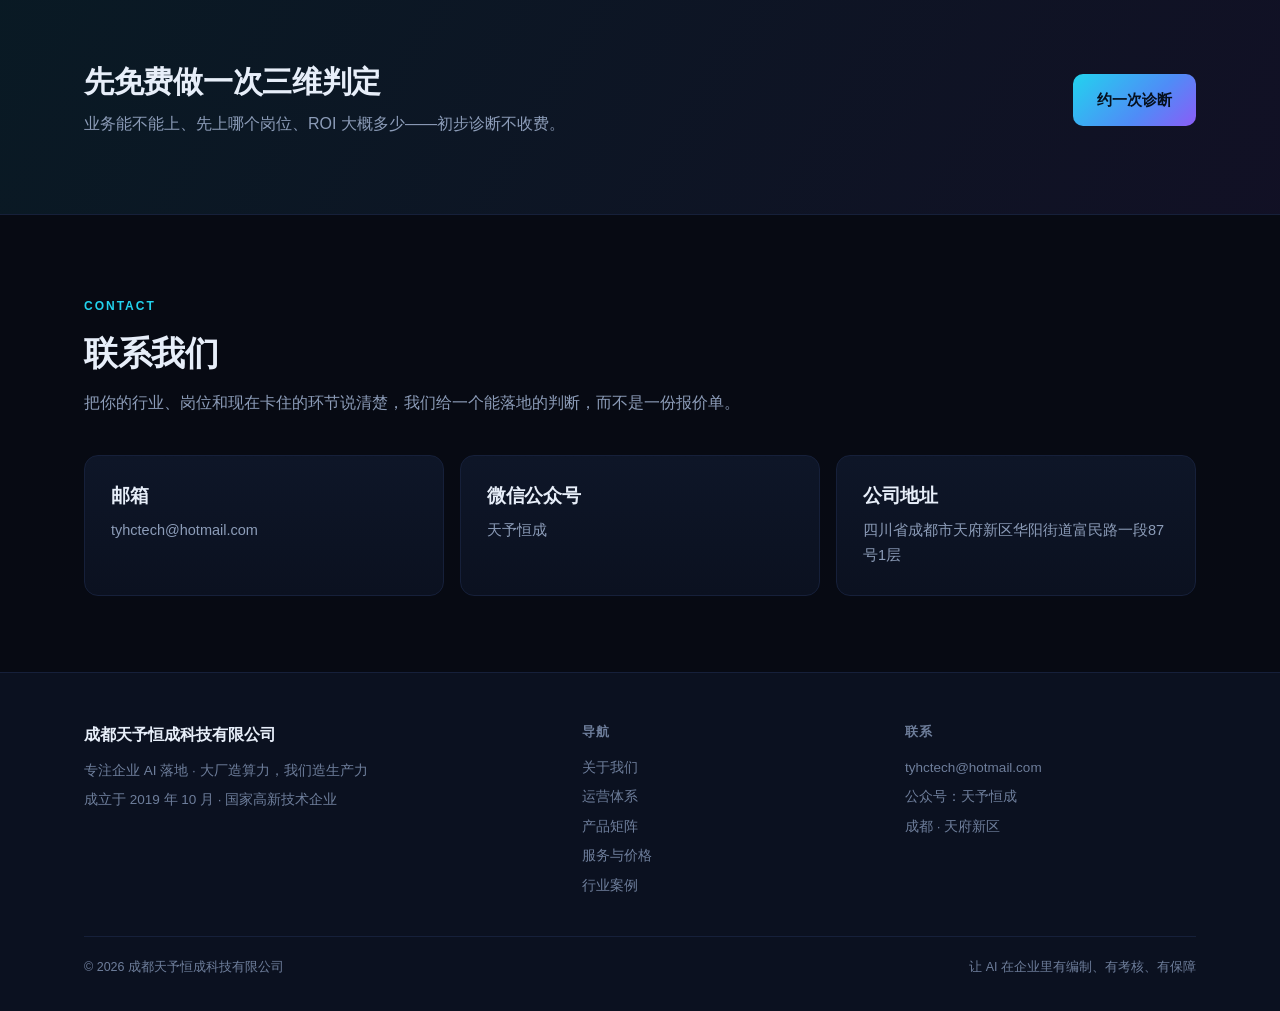
==== commit 0779a0e6: "v1.4 产品矩阵按六大业务环节重构：index.html" ====
--- a/index.html
+++ b/index.html
@@ -53,7 +53,7 @@
       <a href="products.html">产品矩阵</a>
       <a href="service.html">服务与价格</a>
       <a href="cases.html">行业案例</a>
-      <a href="#contact" class="nav-cta">预约诊断</a>
+      <a href="diagnose.html" class="nav-cta">免费初诊</a>
     </nav>
     <button class="nav-toggle" id="navToggle" aria-label="展开导航">菜单</button>
   </div>
@@ -65,7 +65,7 @@
     <h1>让每一家中小微企业<br>都<span class="grad">看得见、留得住、用得好</span> AI</h1>
     <p class="hero-sub">大厂造算力，我们造生产力。天予恒成不堆砌大模型，只把最适合的智能，融入企业的岗位和考核中去。</p>
     <div class="hero-actions">
-      <a class="btn btn-primary" href="#contact">免费初步诊断</a>
+      <a class="btn btn-primary" href="diagnose.html">免费初步诊断</a>
       <a class="btn btn-ghost" href="service.html">看服务与价目</a>
     </div>
     <div class="stats">
@@ -217,7 +217,7 @@
       <h2>先免费做一次三维判定</h2>
       <p>业务能不能上、先上哪个岗位、ROI 大概多少——初步诊断不收费。</p>
     </div>
-    <a class="btn btn-primary" href="#contact">约一次诊断</a>
+    <a class="btn btn-primary" href="diagnose.html">约一次诊断</a>
   </div>
 </section>
 
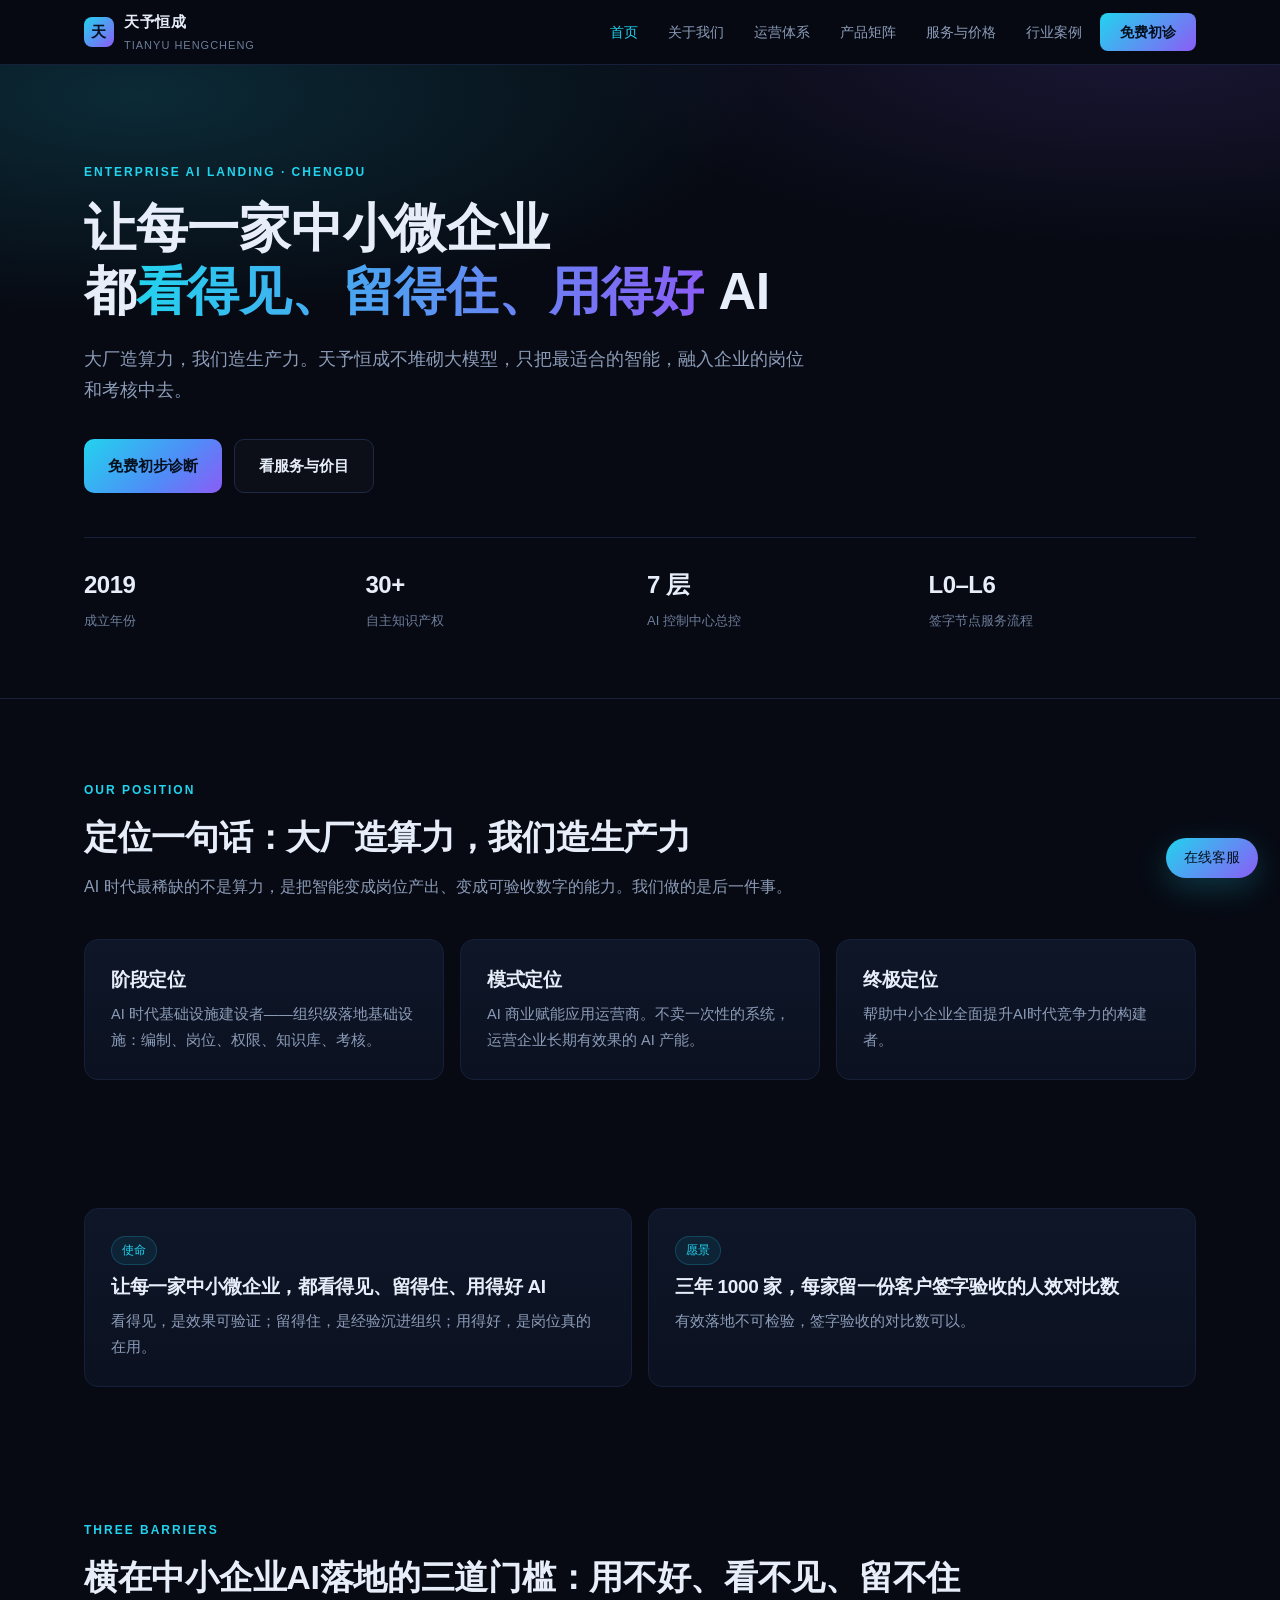
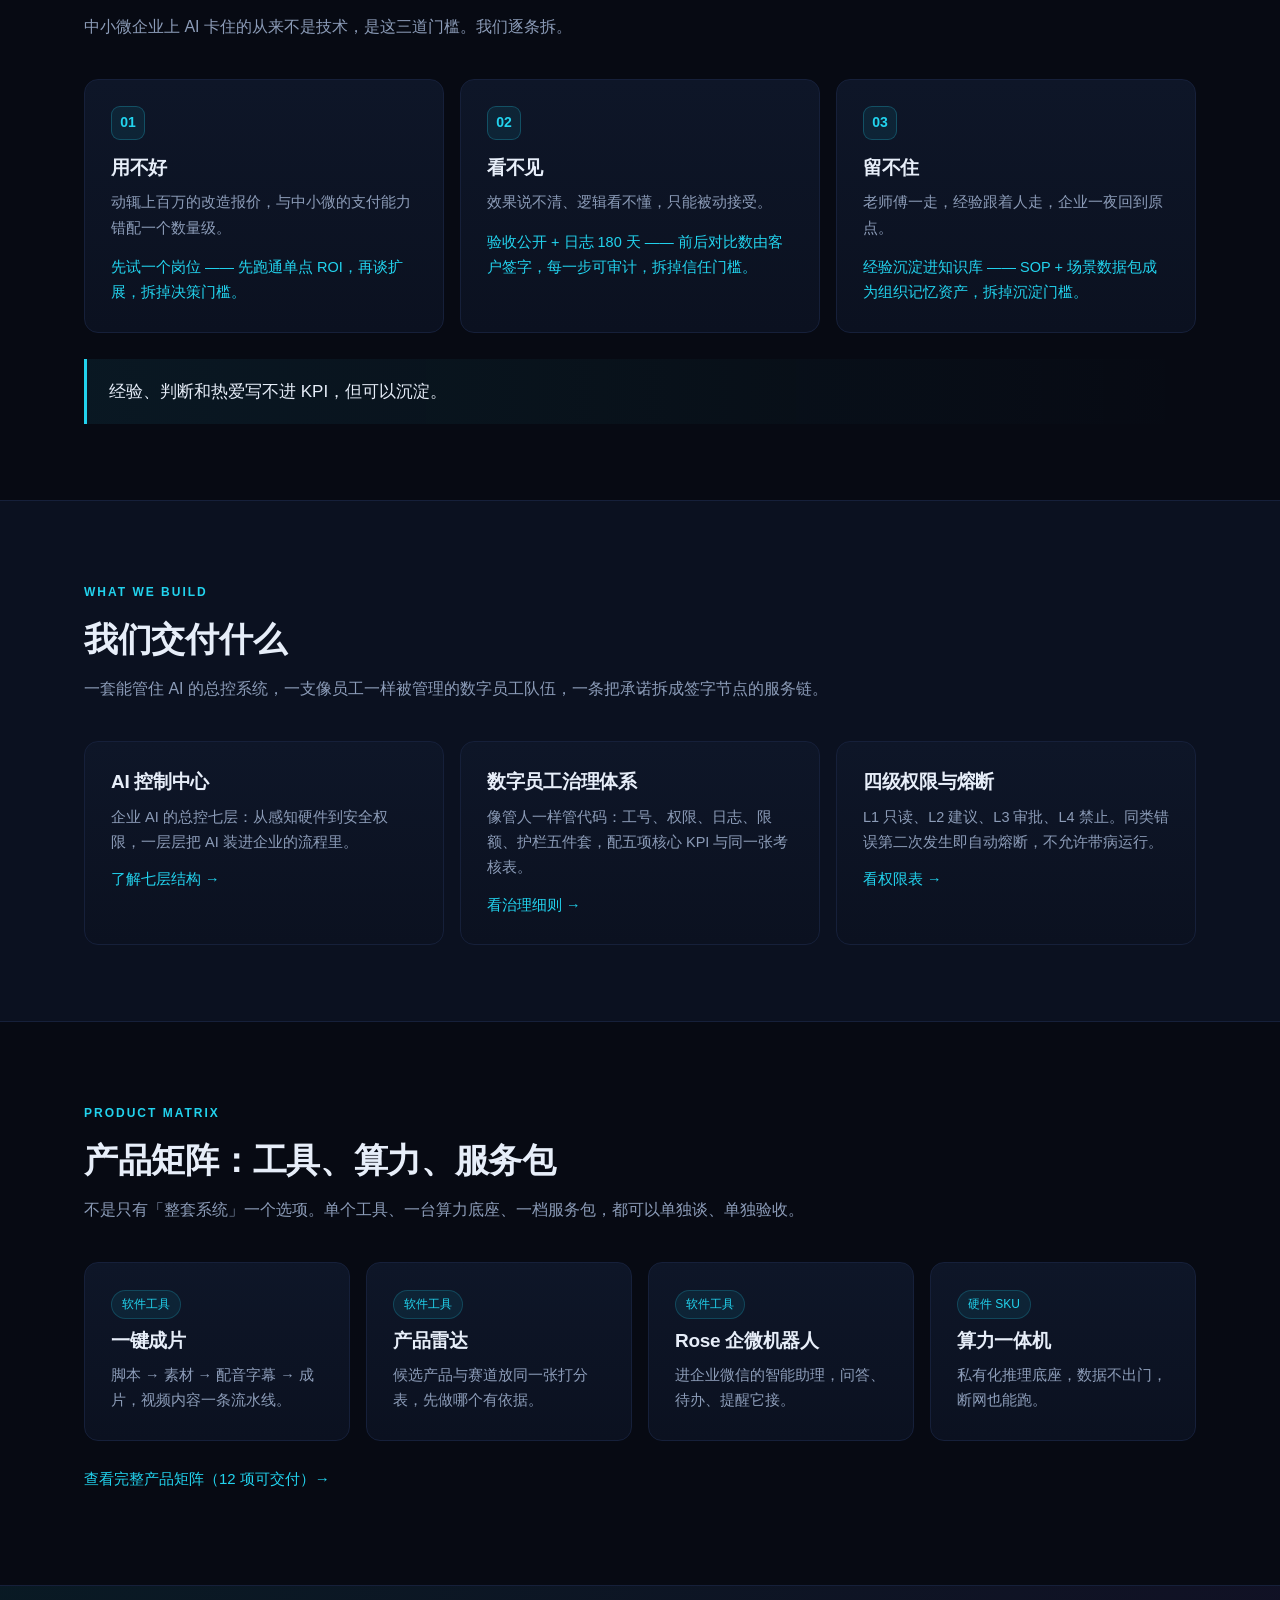
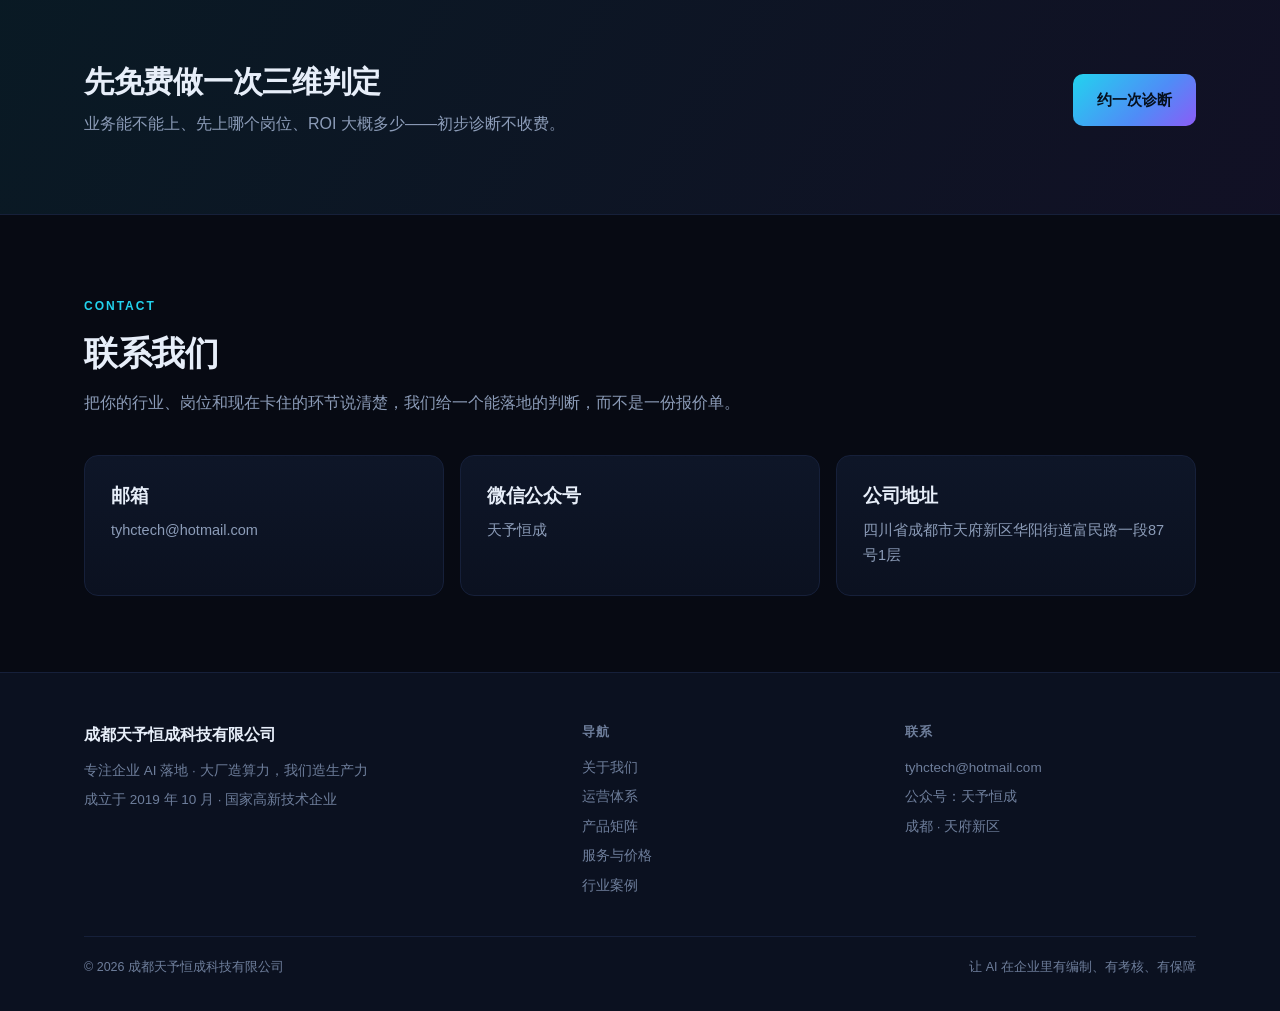
==== commit a5168539: "v1.4 产品矩阵按六大业务环节重构：index.html" ====
--- a/index.html
+++ b/index.html
@@ -276,5 +276,6 @@
 </footer>
 
 <script src="app.js"></script>
+<script src="support.js"></script>
 </body>
 </html>
--- a/style.css
+++ b/style.css
@@ -13,6 +13,8 @@
   --muted-2:#6E7E9B;
   --radius:14px;
   --maxw:1160px;
+  /* 页面本身即深色主题：声明给浏览器，避免被「强制深色」二次反色成白底黑字 */
+  color-scheme:dark;
 }
 *{box-sizing:border-box}
 html{scroll-behavior:smooth}
@@ -24,6 +26,7 @@
   font-size:16px;
   line-height:1.75;
   -webkit-font-smoothing:antialiased;
+  overflow-x:hidden;
 }
 img{max-width:100%;display:block}
 a{color:inherit;text-decoration:none}
@@ -51,13 +54,19 @@
 .nav-links{display:flex;gap:6px;align-items:center}
 .nav-links a{
   padding:8px 12px;border-radius:8px;font-size:14px;color:var(--muted);
+  flex:0 0 auto;white-space:nowrap;
   transition:color .2s,background .2s;
 }
 .nav-links a:hover{color:var(--text);background:rgba(255,255,255,.04)}
 .nav-links a.on{color:var(--cyan)}
 .nav-cta{
-  padding:9px 16px;border-radius:9px;font-size:14px;font-weight:600;
+  padding:9px 16px;border-radius:9px;font-size:14px;font-weight:600;white-space:nowrap;
   background:linear-gradient(135deg,var(--cyan),var(--violet));color:#06101e;
+}
+.nav-links .nav-cta{
+  flex:0 0 auto;width:96px;height:38px;padding:0;display:inline-flex;
+  align-items:center;justify-content:center;line-height:1;word-break:keep-all;
+  color:#06101e;
 }
 .nav-toggle{display:none;background:none;border:1px solid var(--line);color:var(--text);border-radius:8px;padding:6px 10px;font-size:14px}
 
@@ -216,3 +225,79 @@
 .cmeta i{font-style:normal;color:var(--muted-2)}
 .cmeta i b{color:var(--text);font-weight:600}
 .chain-tag{display:inline-flex;align-items:center;gap:8px;font-size:12px;color:var(--cyan);letter-spacing:.12em;font-weight:700}
+
+/* ---------- 初诊问卷（diagnose.html 专用） ---------- */
+.quiz{background:linear-gradient(180deg,var(--panel),var(--bg-soft));border:1px solid var(--line-soft);border-radius:var(--radius);padding:30px;max-width:100%}
+.quiz-head{display:flex;flex-wrap:wrap;justify-content:space-between;align-items:center;gap:8px 12px;font-size:13px;color:var(--muted);margin-bottom:10px}
+.quiz-step{letter-spacing:.04em}
+.quiz-step.warn{color:#F2A93B}
+.quiz-track{height:4px;border-radius:99px;background:rgba(255,255,255,.06);overflow:hidden;margin-bottom:26px}
+.quiz-fill{height:100%;width:25%;background:linear-gradient(90deg,var(--cyan),var(--violet));transition:width .25s}
+.q{margin-bottom:28px}
+.q-label{font-size:16px;font-weight:600;color:var(--text);margin-bottom:6px;line-height:1.6}
+.q-hint{font-size:12.5px;color:var(--muted-2);margin-bottom:12px;line-height:1.7}
+.q-opts{display:flex;flex-wrap:wrap;gap:9px}
+.opt{cursor:pointer;font-family:inherit;font-size:14px;color:var(--muted);background:rgba(255,255,255,.02);border:1px solid var(--line);border-radius:9px;padding:9px 15px;transition:border-color .2s,background .2s,color .2s}
+.opt:hover{border-color:rgba(34,211,238,.3);color:var(--text)}
+.opt.on{border-color:rgba(34,211,238,.6);background:rgba(34,211,238,.09);color:var(--text);font-weight:600}
+.opt.shake{animation:shake .3s}
+.q-text{width:100%;font-family:inherit;font-size:14.5px;color:var(--text);background:rgba(255,255,255,.02);border:1px solid var(--line);border-radius:9px;padding:12px 14px;resize:vertical;line-height:1.7}
+.q-text:focus{outline:none;border-color:rgba(34,211,238,.5)}
+.q-text::placeholder{color:var(--muted-2)}
+.quiz-nav{display:flex;gap:10px;margin-top:6px}
+.quiz-nav .btn{cursor:pointer;font-family:inherit;border:none}
+.quiz-nav .btn:disabled{opacity:.35;cursor:not-allowed;transform:none}
+.quiz-tip{font-size:12.5px;color:var(--muted-2);margin:16px 0 0;line-height:1.7}
+@keyframes shake{0%,100%{transform:translateX(0)}25%{transform:translateX(-3px)}75%{transform:translateX(3px)}}
+.quiz-result{margin-top:8px}
+.quiz-result h2{font-size:clamp(20px,2.4vw,28px);line-height:1.4}
+.quiz-result .result-lead{color:var(--muted);font-size:15.5px;max-width:760px;margin:12px 0 24px}
+.result-box{border:1px solid rgba(34,211,238,.28);background:rgba(34,211,238,.05);border-radius:var(--radius);padding:22px 24px;margin-bottom:26px}
+.result-box h3{color:var(--cyan);font-size:17px;margin-bottom:6px}
+.result-box p{margin:0;color:var(--muted);font-size:14px}
+.result-sub{font-size:16px;margin-bottom:12px}
+.result-list{padding-left:20px;list-style:decimal;color:var(--muted);font-size:14.5px;line-height:1.9;margin:0 0 22px}
+.result-list li{padding-left:4px}
+.result-note{font-size:13px;color:var(--muted);border-left:2px solid var(--violet);padding:2px 0 2px 12px;margin:0 0 22px}
+.result-actions{display:flex;gap:10px;flex-wrap:wrap;margin-bottom:18px}
+.result-actions .btn{cursor:pointer;font-family:inherit;border:none}
+.result-foot{font-size:12.5px;color:var(--muted-2);margin:0 0 8px}
+.result-again{background:none;border:none;color:var(--muted-2);font-family:inherit;font-size:13px;cursor:pointer;padding:0}
+.result-again:hover{color:var(--cyan)}
+/* 桌面端一页式作答（手机端仍分四步） */
+.q-group{font-size:12.5px;letter-spacing:.16em;color:var(--cyan);margin:30px 0 16px;font-weight:600}
+.q-group:first-child{margin-top:2px}
+.q-miss{outline:1px solid rgba(242,169,59,.55);outline-offset:8px;border-radius:10px}
+.result-report{border:1px solid var(--line);background:rgba(255,255,255,.03);border-radius:var(--radius);padding:22px 24px;margin:0 0 22px}
+.result-report h3{font-size:16.5px;color:var(--text);margin-bottom:8px}
+.result-report p{margin:0 0 10px;color:var(--muted);font-size:14px;line-height:1.8}
+.result-report-row{display:flex;align-items:center;gap:12px;flex-wrap:wrap;margin-top:6px}
+.result-report-note{font-size:12.5px;color:var(--muted-2)}
+@media(min-width:900px){
+  .quiz{padding:34px 40px}
+  .q-opts{gap:10px 12px}
+  .result-report{padding:26px 28px}
+}
+@media(max-width:600px){.quiz{padding:22px}.q-label{font-size:15px}.result-box{padding:18px}}
+
+/* 站内客服 */
+.cs{position:fixed;right:22px;bottom:22px;z-index:95}
+.cs-btn{font-family:inherit;font-size:14px;color:#06101e;background:linear-gradient(135deg,var(--cyan),var(--violet));border:none;border-radius:999px;padding:11px 18px;cursor:pointer;box-shadow:0 10px 30px rgba(34,211,238,.22)}
+.cs-panel{position:absolute;right:0;bottom:56px;width:352px;max-width:calc(100vw - 32px);background:var(--panel);border:1px solid var(--line);border-radius:var(--radius);box-shadow:0 24px 60px rgba(0,0,0,.5);display:flex;flex-direction:column;overflow:hidden}
+.cs-panel[hidden]{display:none}
+.cs-head{display:flex;align-items:center;justify-content:space-between;padding:12px 16px;border-bottom:1px solid var(--line-soft)}
+.cs-title{font-size:14.5px;font-weight:600}
+.cs-close{background:none;border:none;color:var(--muted);font-size:20px;line-height:1;cursor:pointer;font-family:inherit;padding:0 4px}
+.cs-log{max-height:320px;overflow-y:auto;padding:14px 16px;display:flex;flex-direction:column;gap:10px;font-size:13.5px;line-height:1.7}
+.cs-msg{max-width:88%;padding:9px 12px;border-radius:10px}
+.cs-bot{background:rgba(255,255,255,.04);border:1px solid var(--line-soft);color:var(--text);align-self:flex-start}
+.cs-me{background:rgba(34,211,238,.12);border:1px solid rgba(34,211,238,.3);color:var(--text);align-self:flex-end}
+.cs-chips{display:flex;flex-wrap:wrap;gap:6px;padding:0 16px 12px}
+.cs-chip{font-family:inherit;font-size:12.5px;color:var(--muted);background:rgba(255,255,255,.02);border:1px solid var(--line);border-radius:99px;padding:5px 11px;cursor:pointer}
+.cs-foot{display:flex;gap:8px;padding:10px 16px;border-top:1px solid var(--line-soft)}
+.cs-input{flex:1;min-width:0;font-family:inherit;font-size:13.5px;color:var(--text);background:rgba(255,255,255,.03);border:1px solid var(--line);border-radius:8px;padding:8px 10px}
+.cs-input:focus{outline:none;border-color:rgba(34,211,238,.45)}
+.cs-send{font-family:inherit;font-size:13.5px;color:#06101e;background:linear-gradient(135deg,var(--cyan),var(--violet));border:none;border-radius:8px;padding:8px 14px;cursor:pointer}
+.cs-quick{display:flex;gap:14px;padding:0 16px 12px;font-size:12.5px}
+.cs-quick a{color:var(--cyan);text-decoration:none}
+@media(max-width:600px){.cs{right:14px;bottom:14px}.cs-panel{position:fixed;right:0;left:0;bottom:0;width:100%;max-width:none;border-radius:14px 14px 0 0}.cs-log{max-height:52vh}}
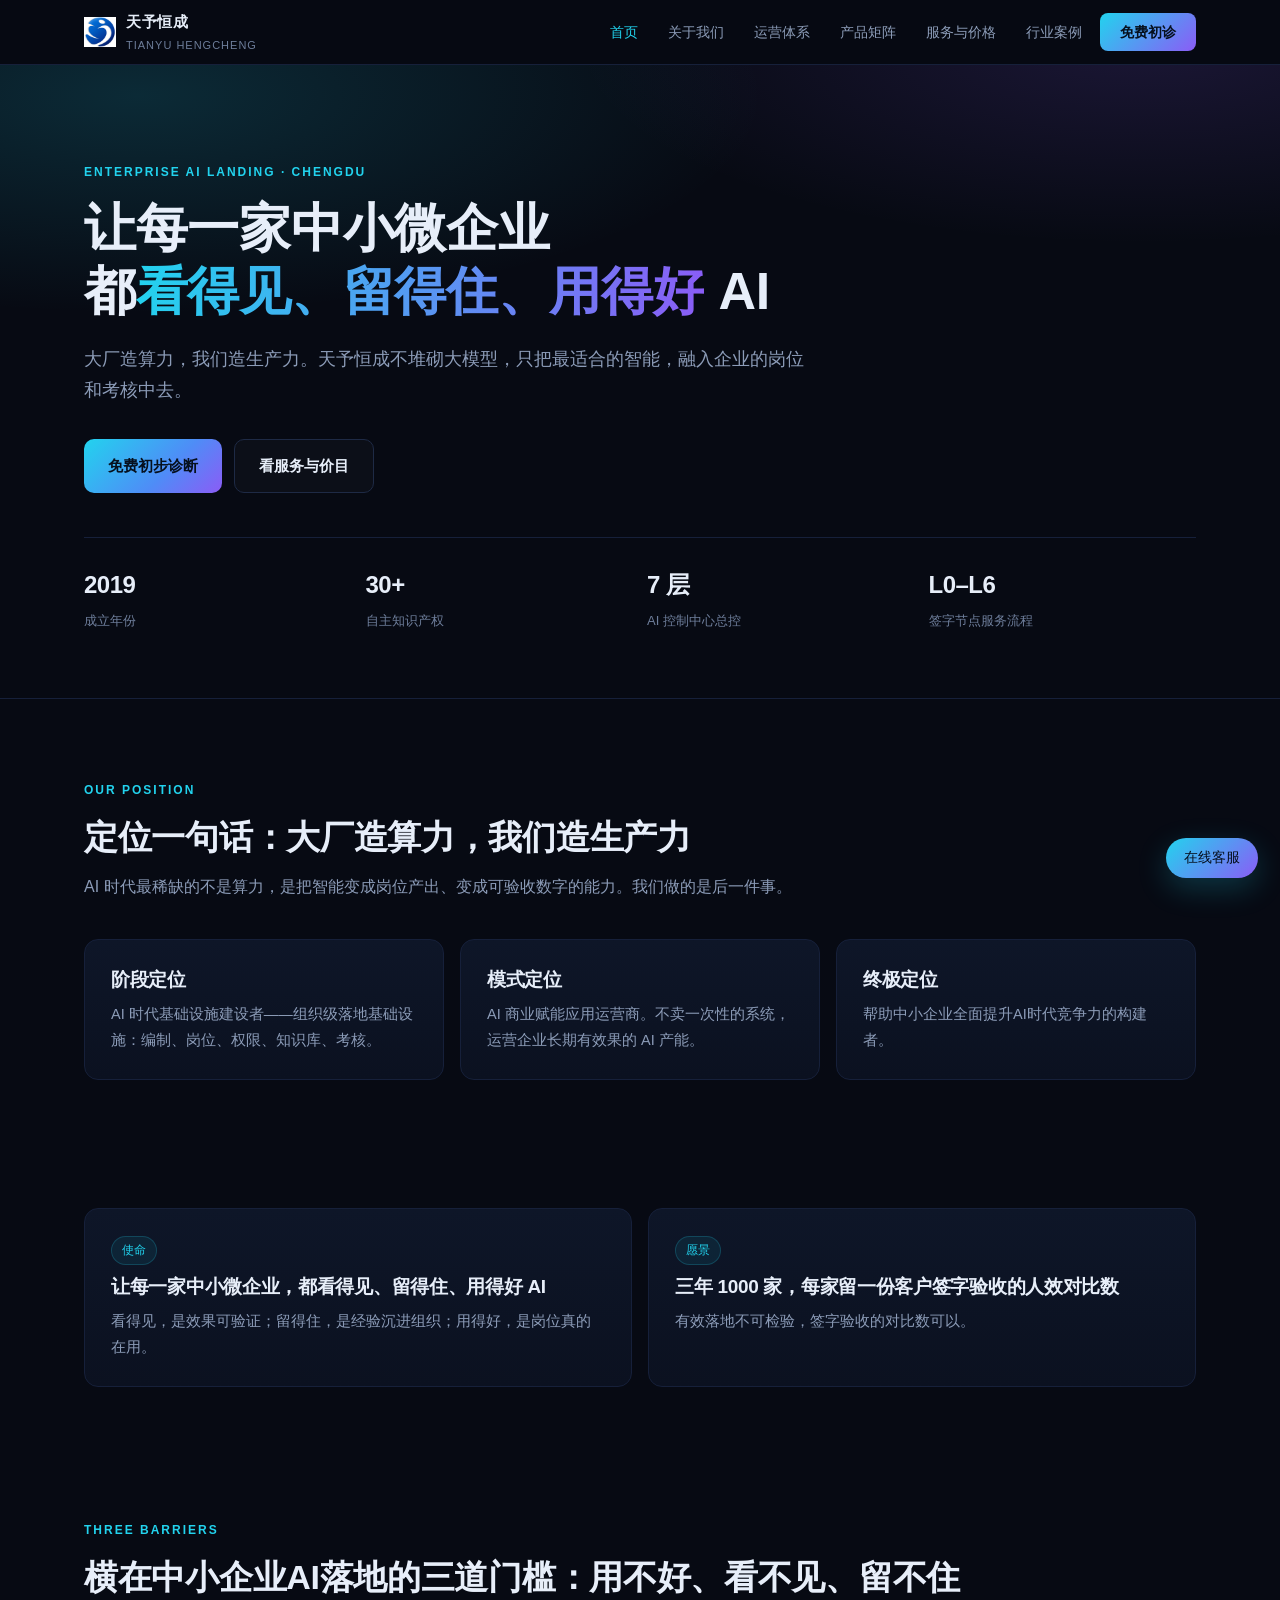
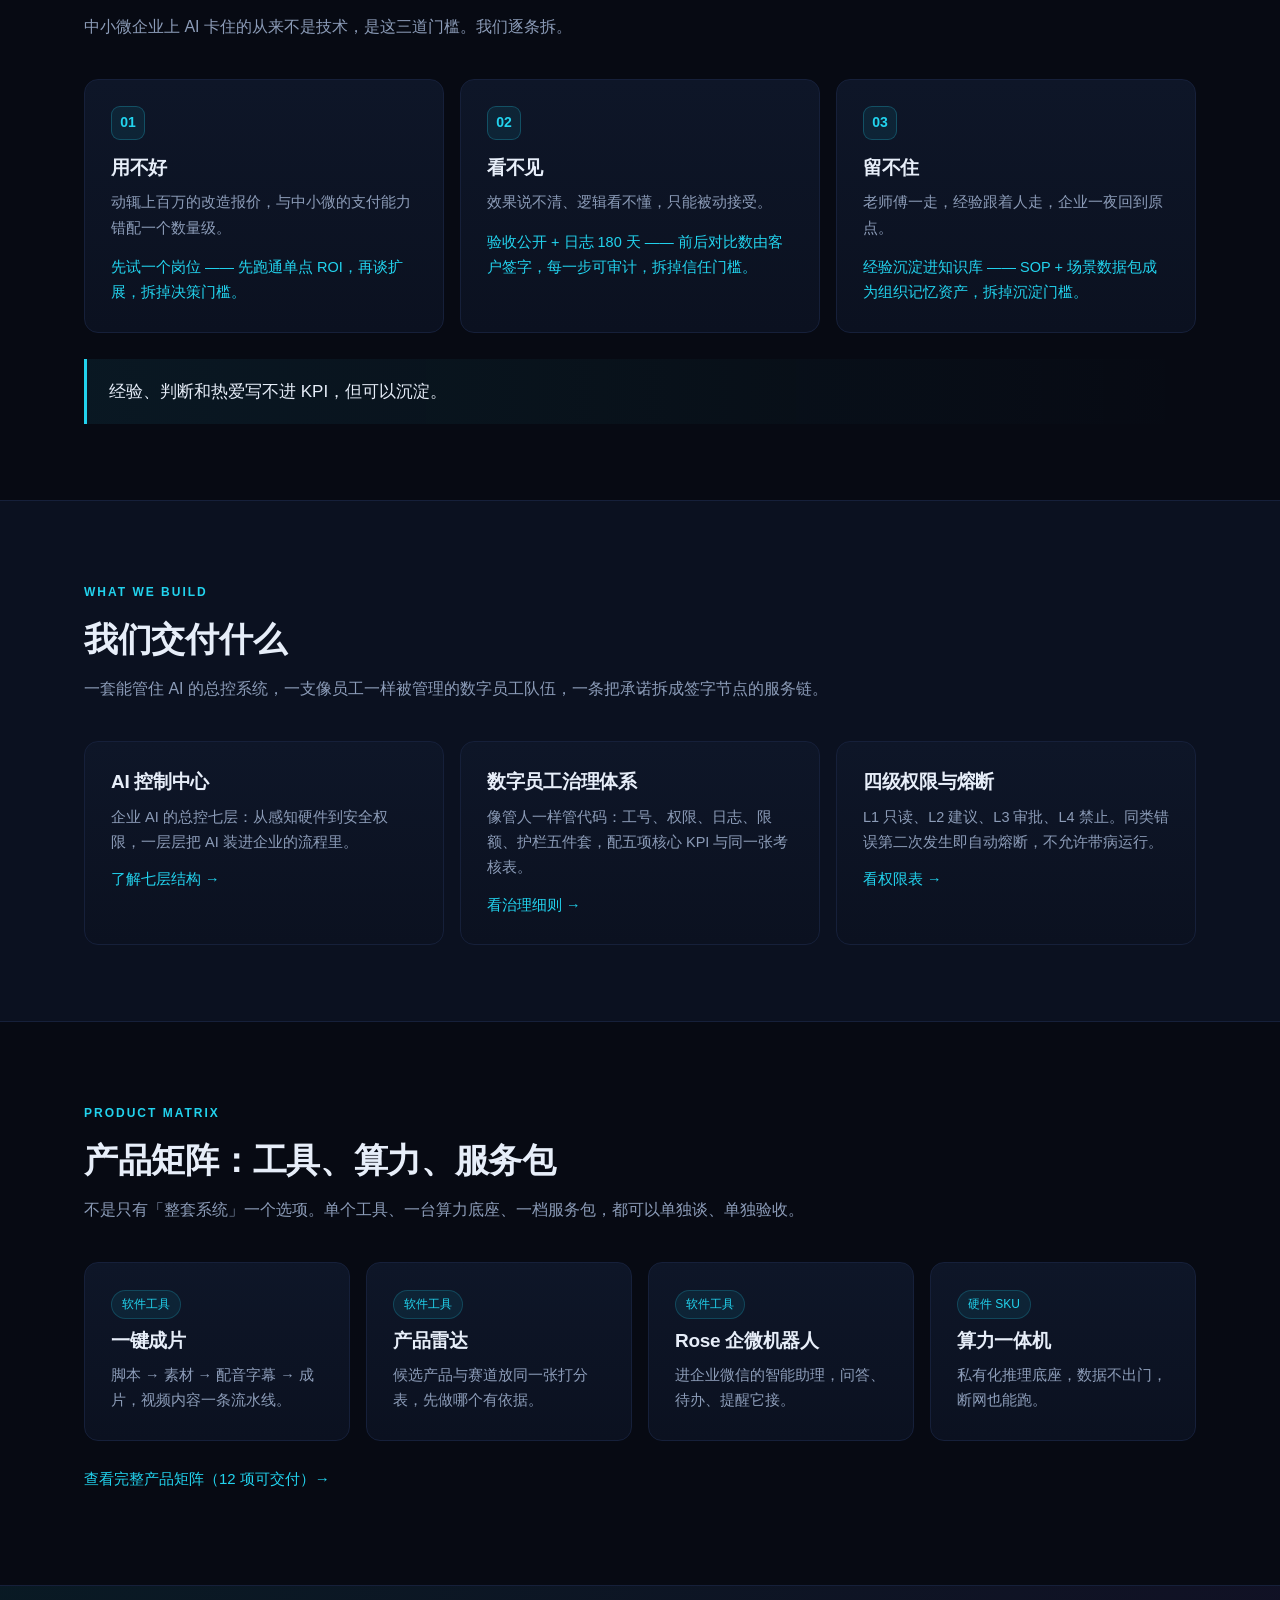
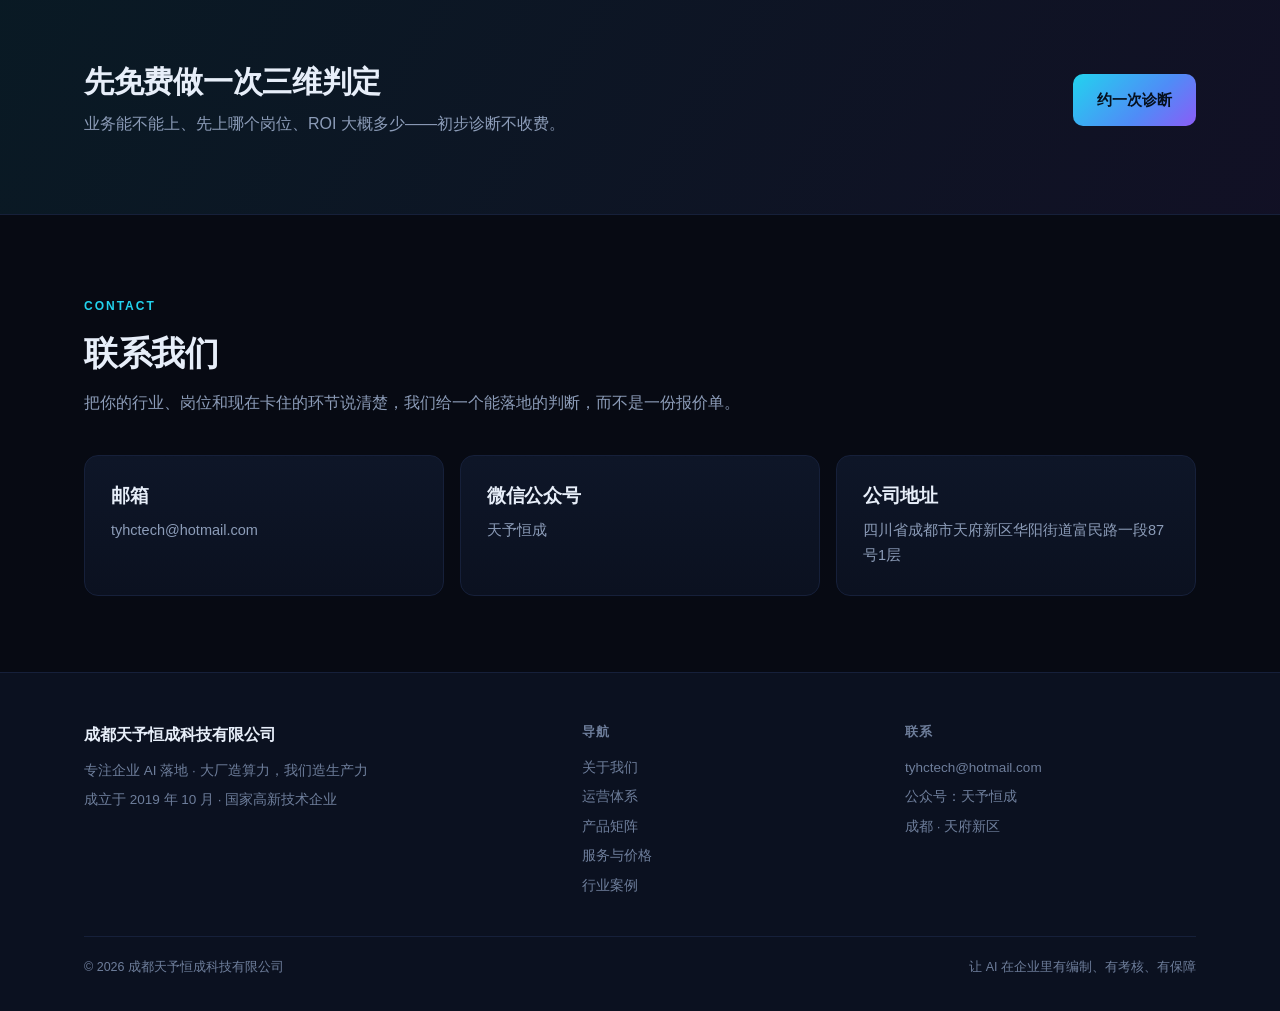
==== commit 85ff8bf7: "v1.4 产品矩阵按六大业务环节重构：index.html" ====
--- a/index.html
+++ b/index.html
@@ -8,7 +8,7 @@
 <link rel="canonical" href="https://tyhctech.com/">
 <title>成都天予恒成科技有限公司 - 企业AI落地服务商</title>
 <meta name="description" content="成都天予恒成科技有限公司（2019年成立，国家高新技术企业），专注企业 AI 落地：AI 控制中心、数字员工治理体系、L0–L6 服务流程与五档服务包。大厂造算力，我们造生产力。">
-<link rel="icon" href="data:image/svg+xml,%3Csvg xmlns='http://www.w3.org/2000/svg' viewBox='0 0 32 32'%3E%3Cdefs%3E%3ClinearGradient id='g' x1='0' y1='0' x2='1' y2='1'%3E%3Cstop offset='0' stop-color='%2322D3EE'/%3E%3Cstop offset='1' stop-color='%238B5CF6'/%3E%3C/linearGradient%3E%3C/defs%3E%3Crect width='32' height='32' rx='7' fill='%23070A13'/%3E%3Ctext x='16' y='22' font-family='sans-serif' font-size='17' font-weight='700' text-anchor='middle' fill='url(%23g)'%3E天%3C/text%3E%3C/svg%3E">
+<link rel="icon" href="favicon.png" type="image/png">
 <meta property="og:title" content="成都天予恒成科技有限公司 - 企业AI落地服务商">
 <meta property="og:description" content="大厂造算力，我们造生产力。让每一家中小微企业，都看得见、留得住、用得好 AI。">
 <meta property="og:type" content="website">
@@ -43,7 +43,7 @@
 <header class="nav">
   <div class="nav-inner">
     <a class="brand" href="index.html">
-      <span class="brand-mark">天</span>
+      <img class="brand-mark" src="logo.png" alt="天予恒成" width="32" height="32">
       <span class="brand-text">天予恒成<span class="brand-sub">TIANYU HENGCHENG</span></span>
     </a>
     <nav class="nav-links" id="navLinks">
--- a/style.css
+++ b/style.css
@@ -44,11 +44,7 @@
   display:flex;align-items:center;justify-content:space-between;gap:24px;
 }
 .brand{display:flex;align-items:center;gap:10px;font-weight:700;letter-spacing:.5px}
-.brand-mark{
-  width:30px;height:30px;border-radius:8px;flex:0 0 auto;
-  background:linear-gradient(135deg,var(--cyan),var(--violet));
-  display:grid;place-items:center;font-size:15px;font-weight:800;color:#06101e;
-}
+.brand-mark{width:32px;height:32px;flex:0 0 auto;display:block;object-fit:contain}
 .brand-text{font-size:15px}
 .brand-sub{display:block;font-size:11px;color:var(--muted-2);font-weight:400;letter-spacing:1px}
 .nav-links{display:flex;gap:6px;align-items:center}
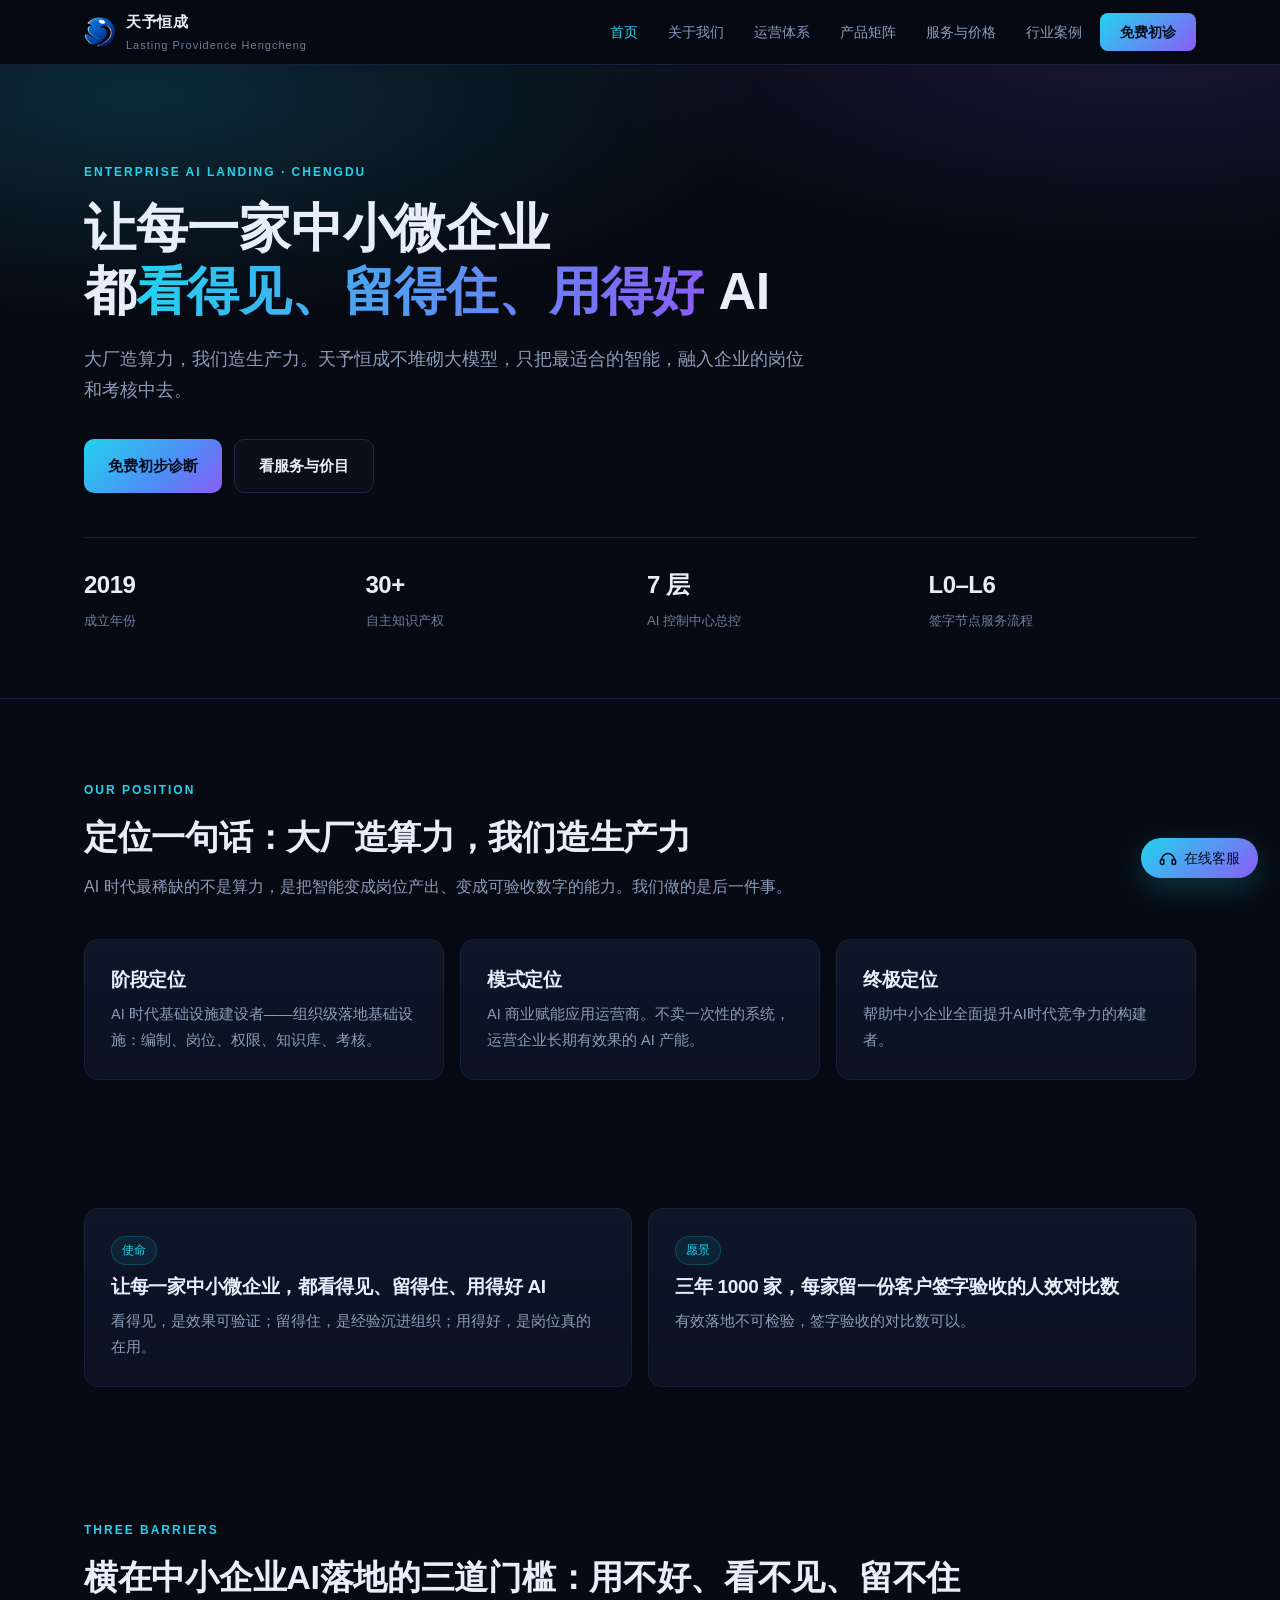
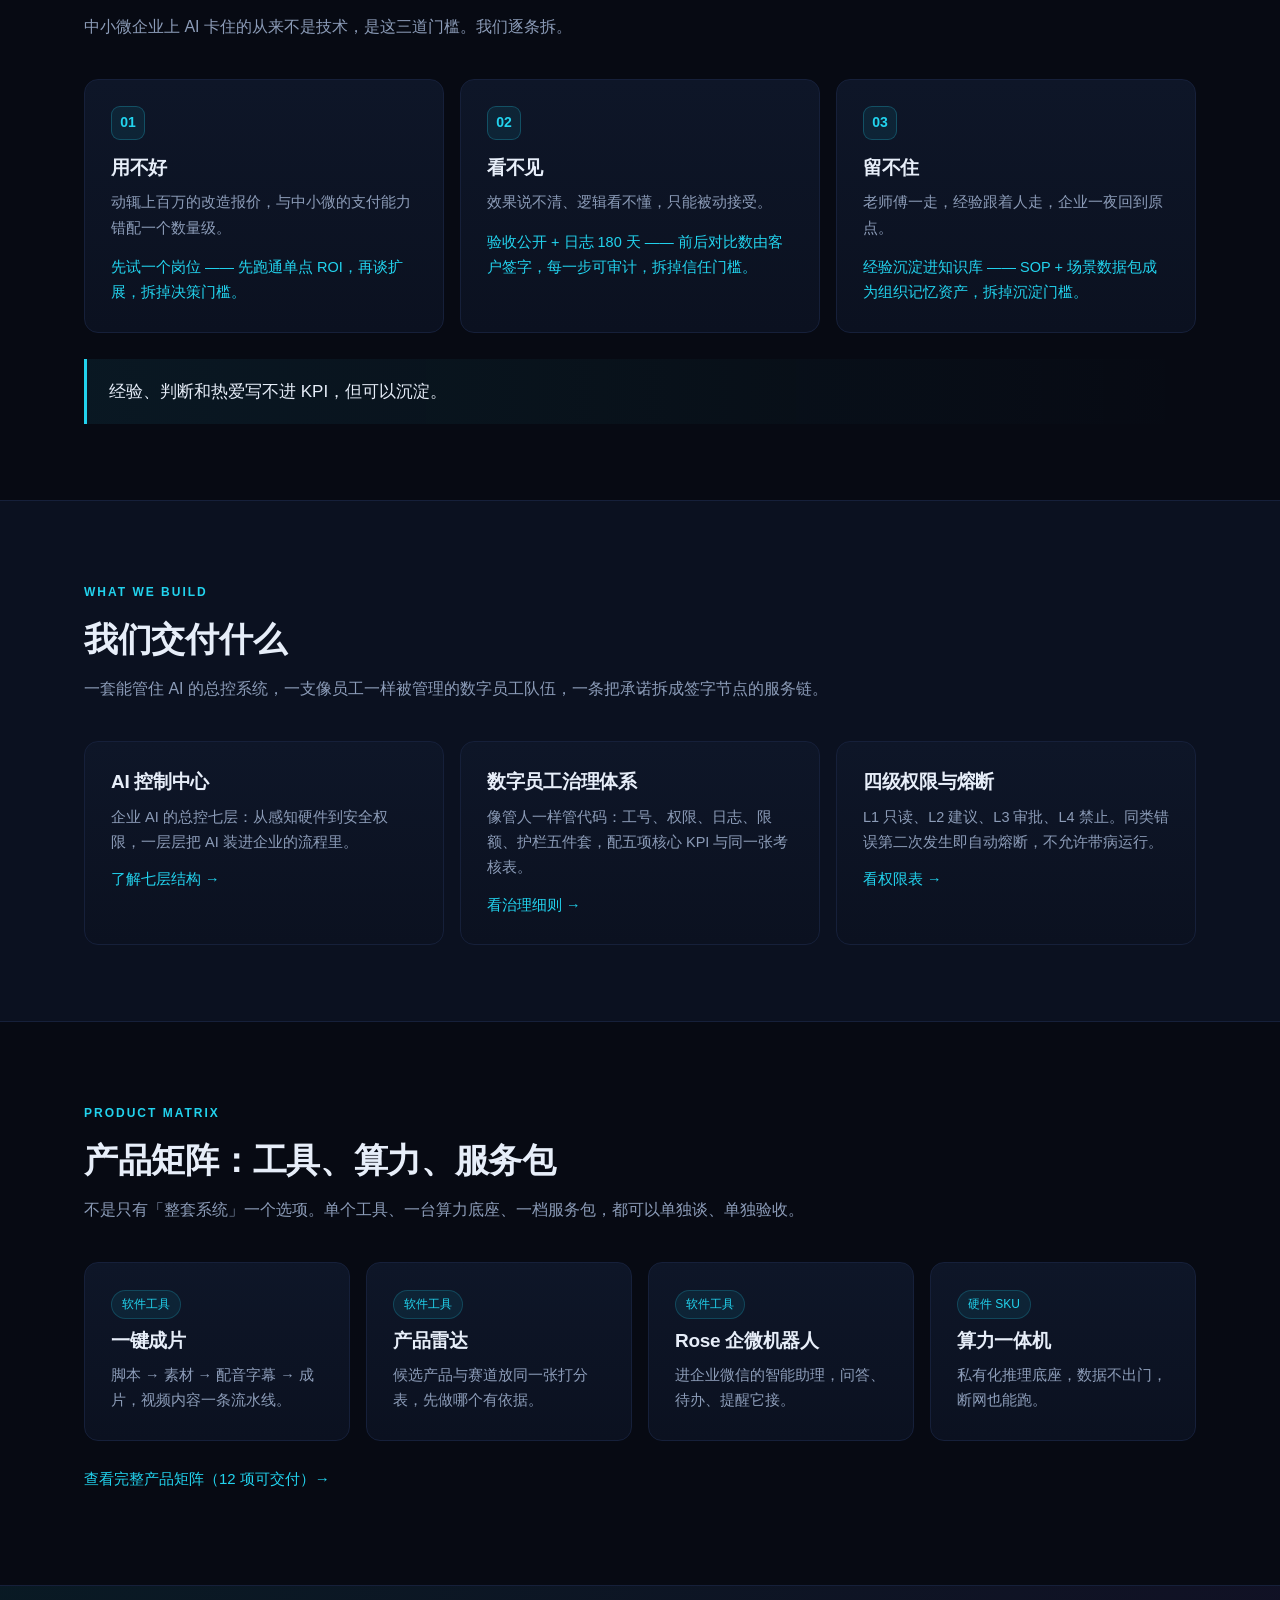
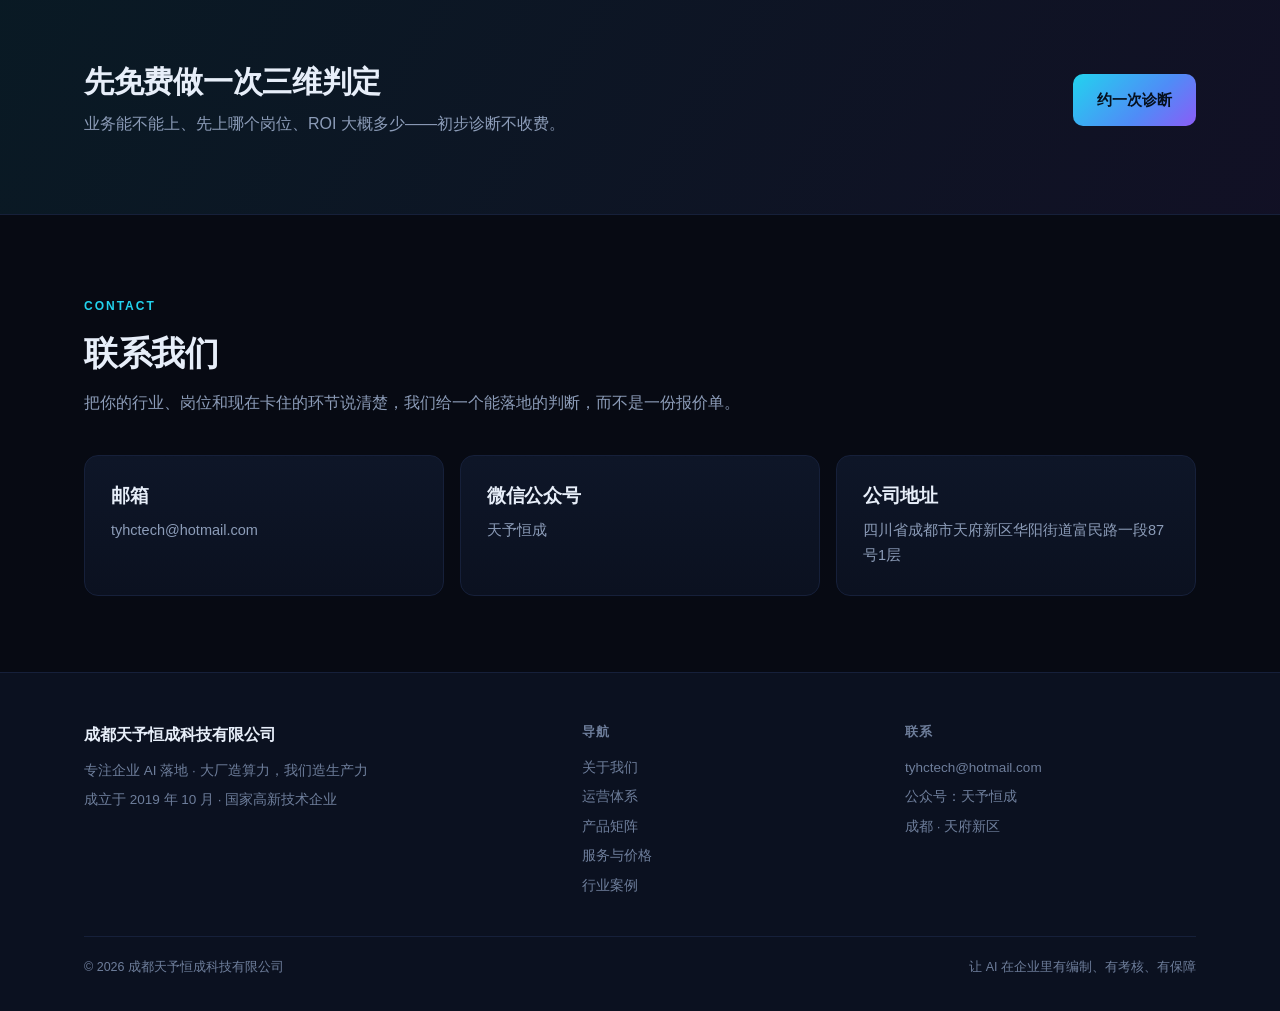
==== commit 8cc3be2c: "v1.4 产品矩阵按六大业务环节重构：index.html" ====
--- a/index.html
+++ b/index.html
@@ -44,7 +44,7 @@
   <div class="nav-inner">
     <a class="brand" href="index.html">
       <img class="brand-mark" src="logo.png" alt="天予恒成" width="32" height="32">
-      <span class="brand-text">天予恒成<span class="brand-sub">TIANYU HENGCHENG</span></span>
+      <span class="brand-text">天予恒成<span class="brand-sub">Lasting Providence Hengcheng</span></span>
     </a>
     <nav class="nav-links" id="navLinks">
       <a href="index.html" class="on">首页</a>
--- a/style.css
+++ b/style.css
@@ -45,8 +45,8 @@
 }
 .brand{display:flex;align-items:center;gap:10px;font-weight:700;letter-spacing:.5px}
 .brand-mark{width:32px;height:32px;flex:0 0 auto;display:block;object-fit:contain}
-.brand-text{font-size:15px}
-.brand-sub{display:block;font-size:11px;color:var(--muted-2);font-weight:400;letter-spacing:1px}
+.brand-text{font-size:15px;white-space:nowrap}
+.brand-sub{display:block;white-space:nowrap;font-size:11px;color:var(--muted-2);font-weight:400;letter-spacing:1px}
 .nav-links{display:flex;gap:6px;align-items:center}
 .nav-links a{
   padding:8px 12px;border-radius:8px;font-size:14px;color:var(--muted);
@@ -278,7 +278,8 @@
 
 /* 站内客服 */
 .cs{position:fixed;right:22px;bottom:22px;z-index:95}
-.cs-btn{font-family:inherit;font-size:14px;color:#06101e;background:linear-gradient(135deg,var(--cyan),var(--violet));border:none;border-radius:999px;padding:11px 18px;cursor:pointer;box-shadow:0 10px 30px rgba(34,211,238,.22)}
+.cs-btn{font-family:inherit;font-size:14px;color:#06101e;background:linear-gradient(135deg,var(--cyan),var(--violet));border:none;border-radius:999px;padding:11px 18px;cursor:pointer;box-shadow:0 10px 30px rgba(34,211,238,.22);display:inline-flex;align-items:center;gap:7px;line-height:1}
+.cs-ico{width:18px;height:18px;flex:0 0 auto;display:block}
 .cs-panel{position:absolute;right:0;bottom:56px;width:352px;max-width:calc(100vw - 32px);background:var(--panel);border:1px solid var(--line);border-radius:var(--radius);box-shadow:0 24px 60px rgba(0,0,0,.5);display:flex;flex-direction:column;overflow:hidden}
 .cs-panel[hidden]{display:none}
 .cs-head{display:flex;align-items:center;justify-content:space-between;padding:12px 16px;border-bottom:1px solid var(--line-soft)}
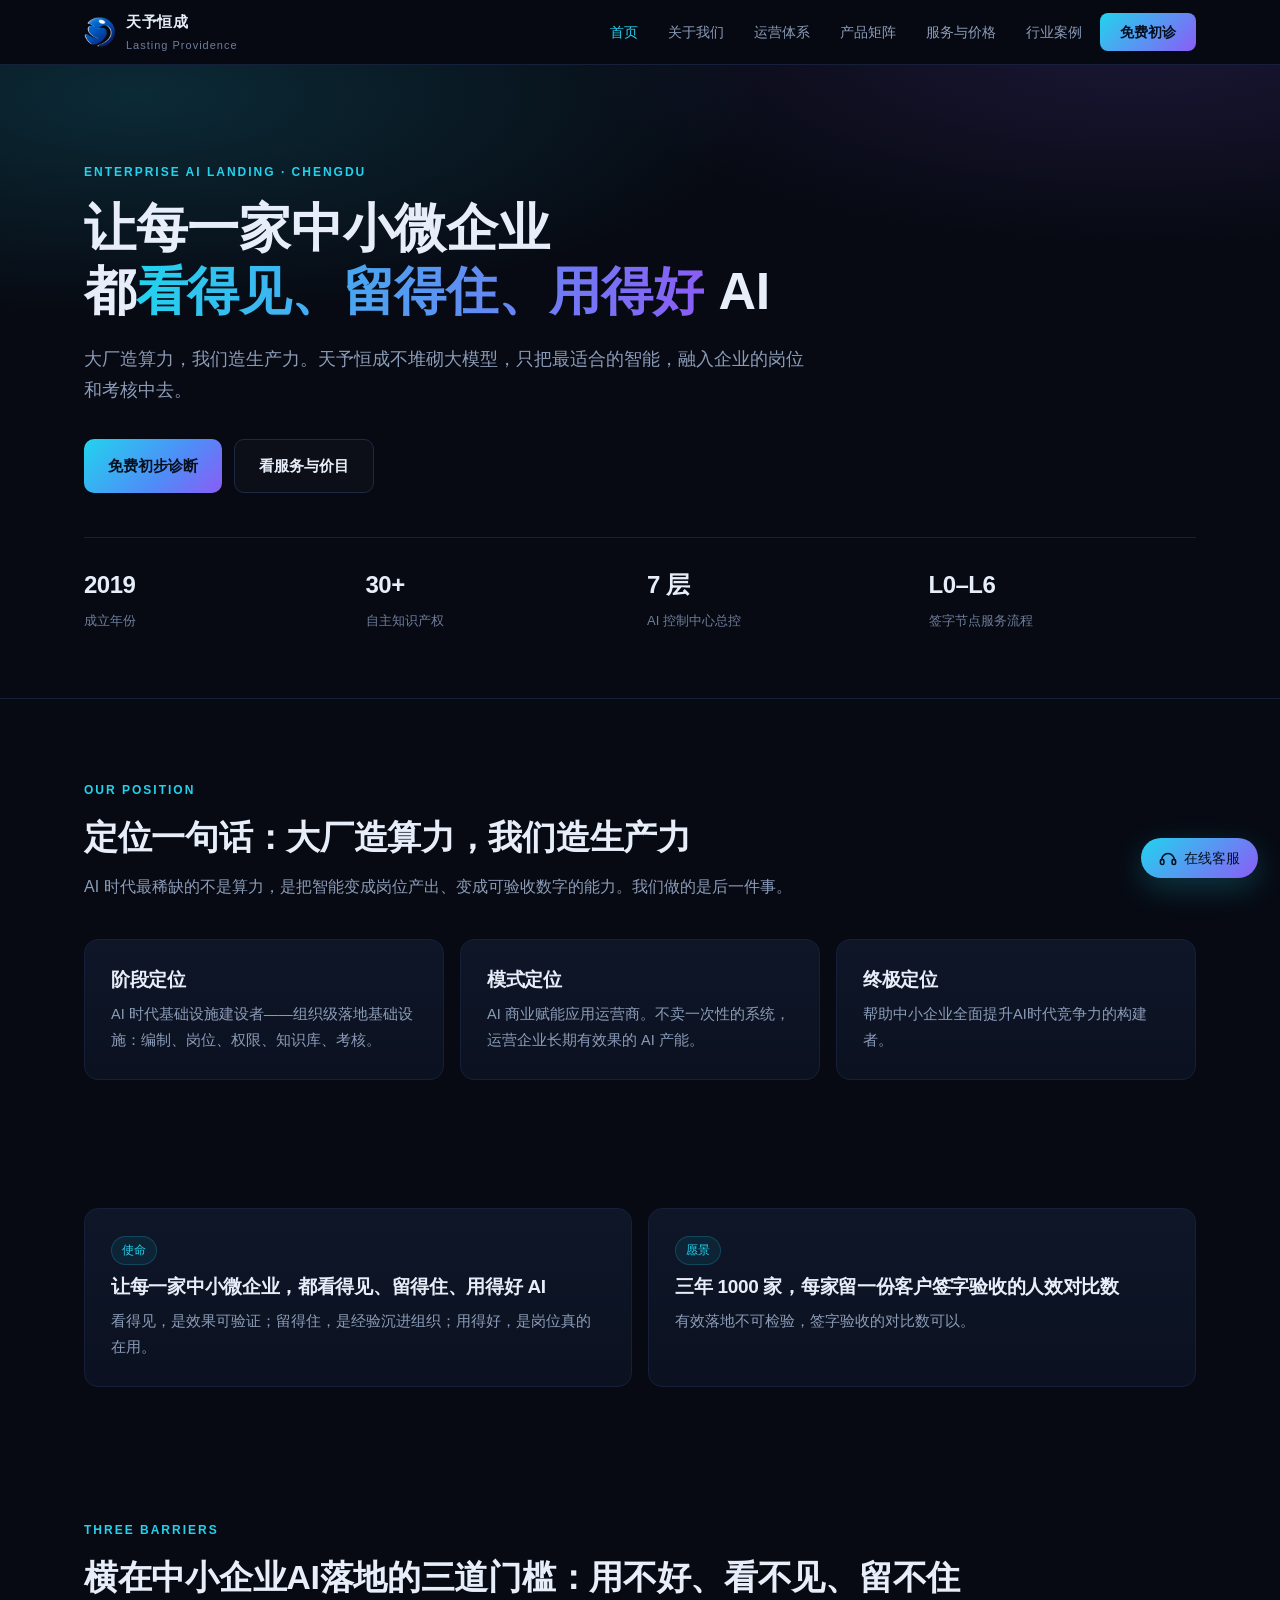
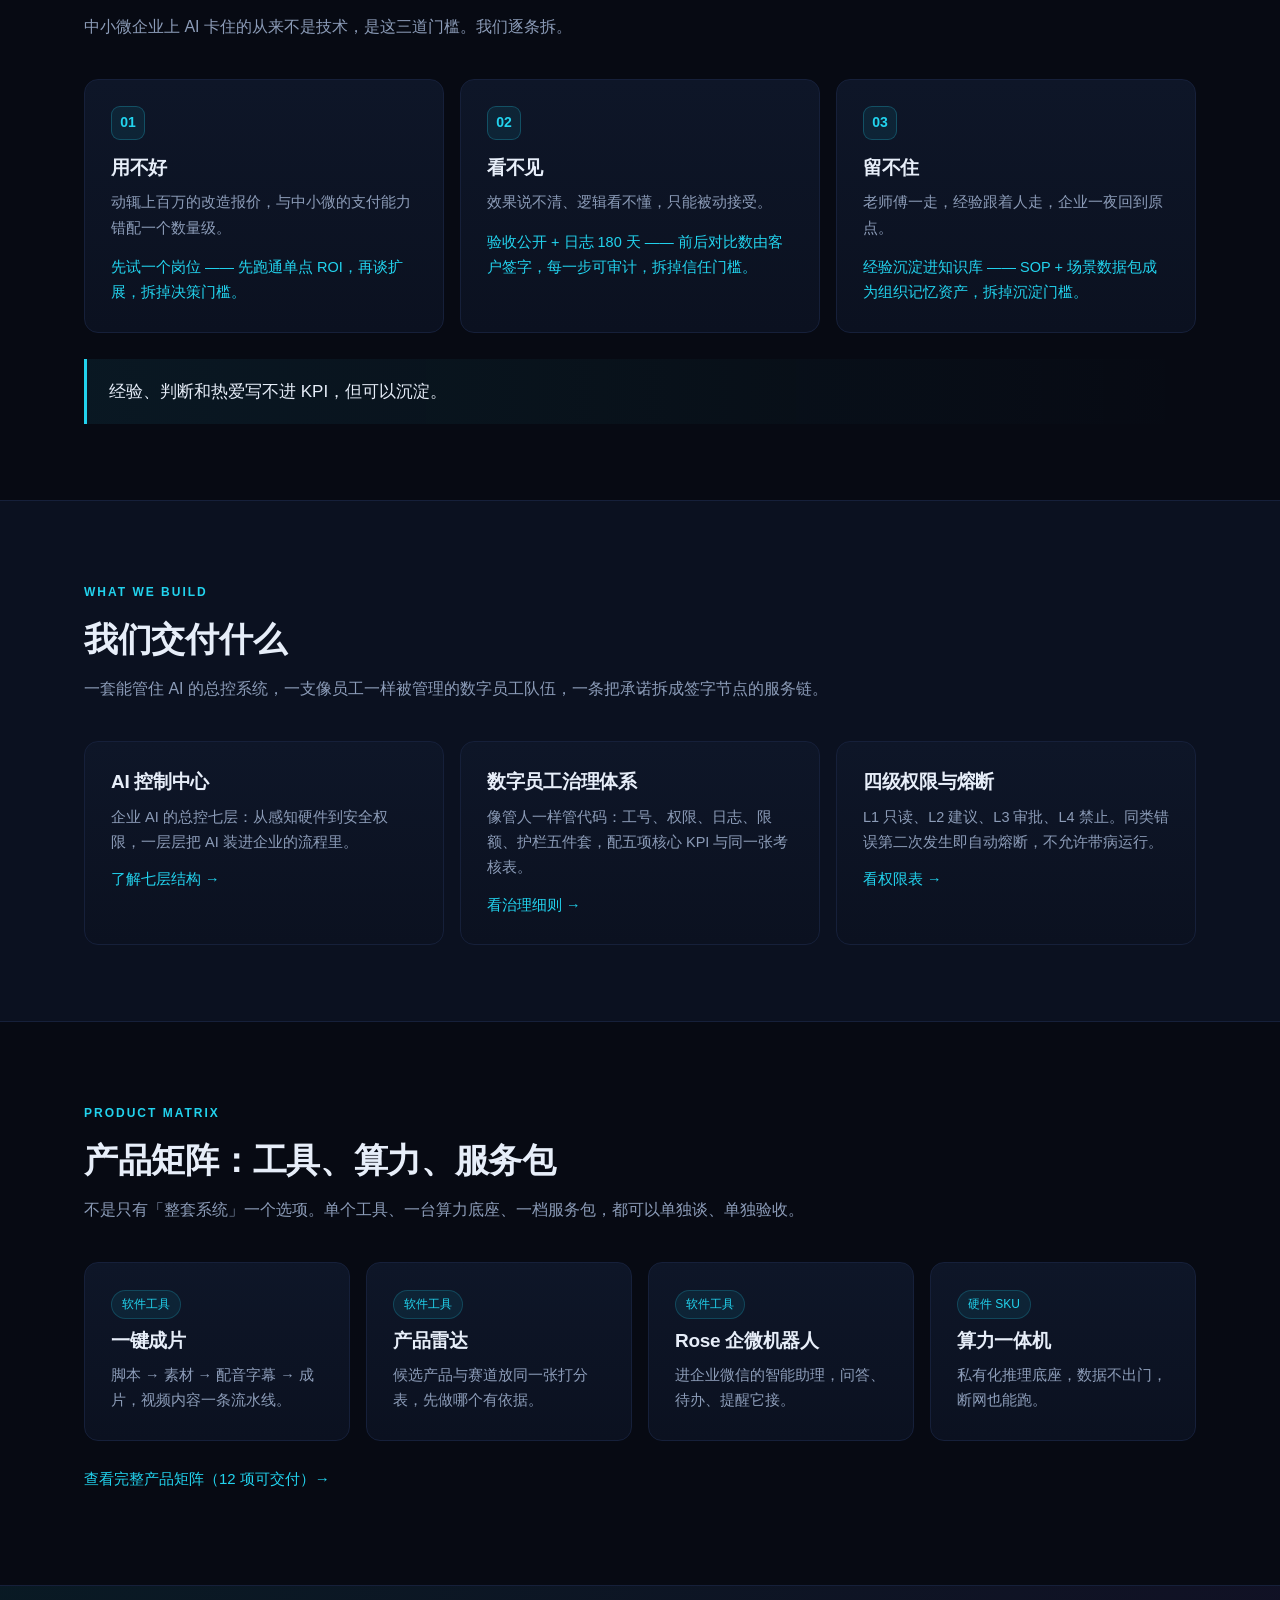
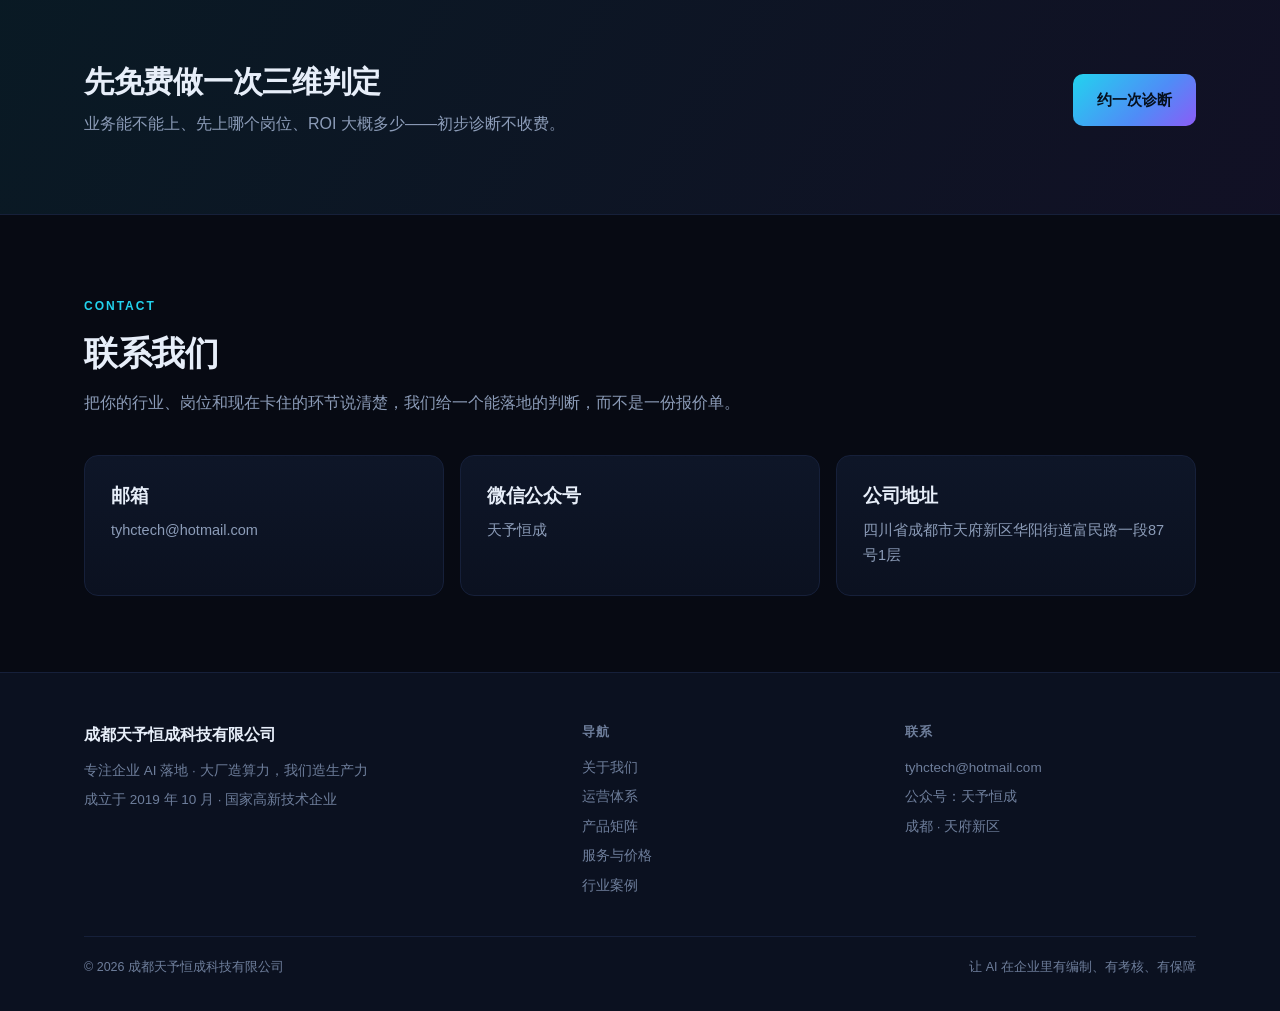
==== commit a0a18f2a: "v1.4 产品矩阵按六大业务环节重构：index.html" ====
--- a/index.html
+++ b/index.html
@@ -44,7 +44,7 @@
   <div class="nav-inner">
     <a class="brand" href="index.html">
       <img class="brand-mark" src="logo.png" alt="天予恒成" width="32" height="32">
-      <span class="brand-text">天予恒成<span class="brand-sub">Lasting Providence Hengcheng</span></span>
+      <span class="brand-text">天予恒成<span class="brand-sub">Lasting Providence</span></span>
     </a>
     <nav class="nav-links" id="navLinks">
       <a href="index.html" class="on">首页</a>
